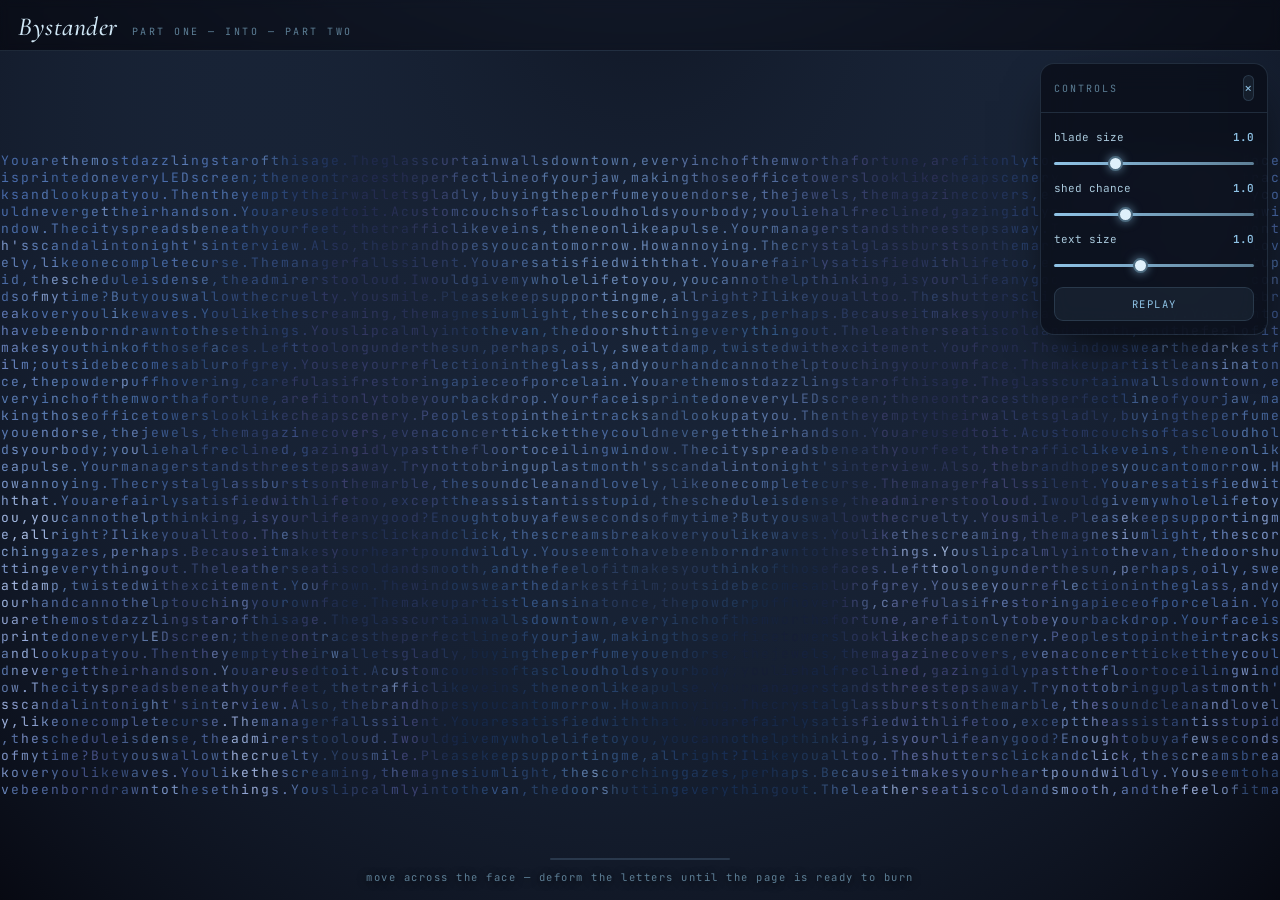
==== bystander.html @ f0acc62f "Add BYSTANDER: combined Part1->Part2 single-file experience Pure 2D-canvas piece merging Part One an" ====
<!DOCTYPE html>
<html lang="en">
<head>
<meta charset="UTF-8">
<meta name="viewport" content="width=device-width, initial-scale=1.0, maximum-scale=1.0, user-scalable=no">
<title>BYSTANDER</title>
<link rel="preconnect" href="https://fonts.googleapis.com">
<link rel="preconnect" href="https://fonts.gstatic.com" crossorigin>
<link href="https://fonts.googleapis.com/css2?family=Cormorant+Garamond:ital,wght@0,500;1,500&family=JetBrains+Mono:wght@400;600;800&display=swap" rel="stylesheet">
<style>
  :root{ --bg:#070912; --ice:#8fc3e6; --ice-dim:#5d7f96; --line:rgba(143,195,230,.16); }
  *{box-sizing:border-box;margin:0;padding:0;-webkit-tap-highlight-color:transparent;}
  html,body{height:100%;overflow:hidden;background:var(--bg);}
  body{font-family:'JetBrains Mono',ui-monospace,monospace;color:var(--ice);display:flex;flex-direction:column;
    background:radial-gradient(120% 80% at 50% -10%, rgba(60,90,130,.22), transparent 60%), var(--bg);}
  header{flex:0 0 auto;padding:14px 18px 10px;display:flex;align-items:baseline;gap:14px;border-bottom:1px solid var(--line);backdrop-filter:blur(4px);z-index:5;}
  header h1{font-family:'Cormorant Garamond',serif;font-weight:500;font-style:italic;font-size:26px;letter-spacing:.5px;color:#cfe6f5;line-height:1;}
  header .sub{font-size:10px;letter-spacing:2.5px;text-transform:uppercase;color:var(--ice-dim);}
  #stage{position:relative;flex:1 1 auto;overflow:hidden;}
  canvas{position:absolute;inset:0;display:block;touch-action:none;width:100%;height:100%;}
  #fx{pointer-events:none;}
  #hint{position:absolute;left:50%;bottom:16px;transform:translateX(-50%);font-size:10.5px;letter-spacing:1.5px;color:var(--ice-dim);pointer-events:none;text-align:center;transition:opacity .6s;text-shadow:0 1px 8px #000;z-index:6;}
  #meter{position:absolute;left:50%;bottom:40px;transform:translateX(-50%);width:180px;height:2px;background:rgba(143,195,230,.18);border-radius:2px;overflow:hidden;z-index:6;transition:opacity .5s;}
  #meter i{display:block;height:100%;width:0%;background:linear-gradient(90deg,#8fc3e6,#ff7a1e);}
  #panel{position:absolute;right:12px;top:12px;z-index:10;width:228px;max-width:calc(100vw - 24px);background:rgba(10,13,24,.78);border:1px solid var(--line);border-radius:14px;backdrop-filter:blur(14px);box-shadow:0 18px 50px -20px #000;overflow:hidden;transition:transform .35s cubic-bezier(.2,.8,.2,1);}
  #panel.collapsed{transform:translateX(calc(100% + 16px));}
  #panel .head{display:flex;align-items:center;justify-content:space-between;padding:11px 13px;border-bottom:1px solid var(--line);}
  #panel .head span{font-size:10px;letter-spacing:2px;text-transform:uppercase;color:var(--ice-dim);}
  #panel .body{padding:6px 13px 13px;}
  .row{margin-top:11px;} .row label{display:flex;justify-content:space-between;font-size:11px;color:#a9c8db;margin-bottom:5px;} .row label b{color:var(--ice);font-weight:600;}
  input[type=range]{-webkit-appearance:none;appearance:none;width:100%;height:3px;background:linear-gradient(90deg,var(--ice),var(--ice-dim));border-radius:3px;outline:none;cursor:pointer;}
  input[type=range]::-webkit-slider-thumb{-webkit-appearance:none;width:15px;height:15px;border-radius:50%;background:#dff0fb;border:2px solid #4d6b80;box-shadow:0 0 10px rgba(143,195,230,.6);cursor:pointer;}
  input[type=range]::-moz-range-thumb{width:15px;height:15px;border-radius:50%;background:#dff0fb;border:2px solid #4d6b80;cursor:pointer;}
  .btns{display:flex;gap:8px;margin-top:15px;}
  button{flex:1;font-family:inherit;font-size:10.5px;letter-spacing:1.5px;text-transform:uppercase;color:var(--ice);background:rgba(143,195,230,.08);border:1px solid var(--line);border-radius:9px;padding:9px 6px;cursor:pointer;transition:background .2s;}
  button:hover{background:rgba(143,195,230,.18);}
  #toggle{position:absolute;right:12px;top:12px;z-index:9;width:38px;height:38px;border-radius:50%;display:none;align-items:center;justify-content:center;font-size:16px;padding:0;}
  #toggle.show{display:flex;} .close{flex:0;width:26px;height:26px;border-radius:7px;padding:0;font-size:14px;}
  #stage.knife{cursor:none;}
</style>
</head>
<body>
  <header><h1>Bystander</h1><span class="sub">part one &mdash; into &mdash; part two</span></header>
  <div id="stage">
    <canvas id="scene"></canvas>
    <canvas id="fx"></canvas>
    <div id="hint">move across the face &mdash; deform the letters until the page is ready to burn</div>
    <div id="meter"><i></i></div>
    <button id="toggle" title="controls">&#9881;</button>
    <div id="panel">
      <div class="head"><span>controls</span><button class="close" id="closeP">&times;</button></div>
      <div class="body">
        <div class="row"><label>blade size <b id="vBlade">1.0</b></label><input id="sBlade" type="range" min="0.5" max="2.2" step="0.1" value="1"></div>
        <div class="row"><label>shed chance <b id="vShed">1.0</b></label><input id="sShed" type="range" min="0.2" max="2.5" step="0.1" value="1"></div>
        <div class="row"><label>text size <b id="vFont">1.0</b></label><input id="sFont" type="range" min="0.7" max="1.4" step="0.05" value="1"></div>
        <div class="btns"><button id="replay">replay</button></div>
      </div>
    </div>
  </div>
<script>
"use strict";
/* =======================================================================
   BYSTANDER — Part One (letter portrait) burns into Part Two (No.17 text)
   Single self-contained file. Pure 2D canvas. OOP classes; tunables in C.
   Flow: PORTRAIT -> (touch 80%) BURN (knife, paint burn, charred edges)
         -> (burn 90% auto-finish) PRINT (line by line, bold key, ink smear)
         -> INTERACT (slide sheds letters: gravity/spin/wall-bounce/floor)
            floor hit -> hard impact + colourful droplet burst
         -> (enough shed) MELT -> central dynamic teardrop.
   ======================================================================= */

/* ------------------------------ GLOBAL CONSTANTS --------------------- */
const C = {
  COLD_BG:'#070912',
  PAPER_TOP:'#efe7d2', PAPER_BOT:'#d9c9a4',
  INK:'#211810', CHAR:'#1a0f06',
  // portrait grid (from Part One)
  GN:13, GX:2, GY:4, GRAD:90, GSCALE:2.6, BASE_W:400, MAX_W:820,
  TOUCH_THRESHOLD:0.80,
  // burn
  BLADE_BASE:42, R_HOLE_F:0.72, R_CHAR_F:1.18, BURN_DONE:0.90, AUTOFILL_MS:900,
  EMBER_COLORS:['#cfeaff','#9fd8ff','#6fb0ff','#ffb066','#ff8a3c'],
  // text
  MARGIN_X_F:0.085, MARGIN_TOP:62, MARGIN_BOT:54, LINE_RATIO:1.6, FONT_MAX:24, FONT_MIN:10,
  PRINT_LINE_MS:130,
  // shedding letters -> physics
  DETACH_PROB:0.55, DETACH_R:34, GRAVITY:0.55, H_PERTURB:3.2, SPIN:0.25,
  WALL_RESTITUTION:0.55, FLOOR_MARGIN:8,
  MELT_AFTER_SHED:42,
  // droplet burst on floor impact
  DROP_COLORS:['#ff5a3c','#ffd23c','#46ff9b','#3cd0ff','#c06bff','#ff6bd0'],
  DROP_COUNT:[10,18], DROP_SPEED:7, DROP_GRAVITY:0.4, DROP_LIFE:[28,60],
  // melt / teardrop
  MELT_MS:3200,
  TEAR_INK:'#16110c', TEAR_SHEEN:'#bcd8ff',
};

/* assets injected from Part One */
const SOURCE = `You are the most dazzling star of this age. The glass curtain walls
downtown, every inch of them worth a fortune, are fit only to be your
backdrop. Your face is printed on every LED screen; the neon traces the
perfect line of your jaw, making those office towers look like cheap
scenery. People stop in their tracks and look up at you. Then they
empty their wallets gladly, buying the perfume you endorse, the jewels,
the magazine covers, even a concert ticket they could never get their
hands on. You are used to it. A custom couch soft as cloud holds your
body; you lie half reclined, gazing idly past the floor to ceiling
window. The city spreads beneath your feet, the traffic like veins, the
neon like a pulse. Your manager stands three steps away. Try not to
bring up last month's scandal in tonight's interview. Also, the brand
hopes you can tomorrow. How annoying. The crystal glass bursts on the
marble, the sound clean and lovely, like one complete curse. The manager
falls silent. You are satisfied with that. You are fairly satisfied with
life too, except the assistant is stupid, the schedule is dense, the
admirers too loud. I would give my whole life to you, you cannot help
thinking, is your life any good? Enough to buy a few seconds of my time?
But you swallow the cruelty. You smile. Please keep supporting me, all
right? I like you all too. The shutters click and click, the screams
break over you like waves. You like the screaming, the magnesium light,
the scorching gazes, perhaps. Because it makes your heart pound wildly.
You seem to have been born drawn to these things. You slip calmly into
the van, the door shutting everything out. The leather seat is cold and
smooth, and the feel of it makes you think of those faces. Left too long
under the sun, perhaps, oily, sweat damp, twisted with excitement. You
frown. The windows wear the darkest film; outside becomes a blur of
grey. You see your reflection in the glass, and your hand cannot help
touching your own face. The makeup artist leans in at once, the powder
puff hovering, careful as if restoring a piece of porcelain.`;
const TEXT = SOURCE.replace(/\s+/g,'');
const IMG_SRC = "[data-uri]";

/* Part Two narrative; *...* marks heavier (key) content */
const STORY = [
  "You are *number seventeen* at the home for the disabled. A single sweet, once, undid the whole of your life.",
  "The man crouched down. The wrapper turned between his fingers, and the sun broke a small rainbow across it. You reached out your hand.",
  "Then the basement. Very small. The air damp and mouldy, like a coffin measured in advance to fit you. The bare bulb buzzed overhead, white and scalding, and seared the tears from your eyes.",
  "When the *acid* touched your face you learned what worst could mean. The pain was close to dying. You screamed, and the sound came back at you off the concrete, again and again.",
  "He studied you the way a sculptor studies an unfinished work. But what he wanted was *ruin*. A little asymmetry is better, he said. And the voice is a problem too. The tip of the knife pressed against skin.",
  "He left you at the edge of the road, with a square of cardboard: born this way, no one in the world, kind people please help. You wanted to scream that someone had *done this to you*, that they should call *the police*, that you would *kill him*. But you could not make a sound.",
  "Coins dropped into the tin bowl. Someone crouched, said what a poor child, then stood and walked away. You lowered your head. In the stacked coins, blurred, a face. *Who are you?*"
];

/* ------------------------------ small helpers ------------------------ */
const $ = id => document.getElementById(id);
function newCanvas(w,h,dpr){ const cv=document.createElement('canvas'); cv.width=w*dpr; cv.height=h*dpr; const c=cv.getContext('2d'); c.setTransform(dpr,0,0,dpr,0,0); return {cv,c}; }
function clear(c,w,h){ c.clearRect(0,0,w,h); }
function rand(a,b){ return a+Math.random()*(b-a); }
function smooth(t){ return t*t*(3-2*t); }

/* ------------------------------ PAPER -------------------------------- */
class Paper {
  constructor(){ this.cv=null; }
  build(w,h,dpr){
    const {cv,c}=newCanvas(w,h,dpr); this.cv=cv; this.c=c;
    const g=c.createLinearGradient(0,0,w*0.3,h); g.addColorStop(0,C.PAPER_TOP); g.addColorStop(1,C.PAPER_BOT);
    c.fillStyle=g; c.fillRect(0,0,w,h);
    c.globalAlpha=0.05;
    for(let i=0;i<Math.min(2400,w*h/380);i++){ const x=Math.random()*w,y=Math.random()*h,l=2+Math.random()*7,a=Math.random()*Math.PI;
      c.strokeStyle=Math.random()<0.5?'#6b5836':'#fffaf0'; c.beginPath(); c.moveTo(x,y); c.lineTo(x+Math.cos(a)*l,y+Math.sin(a)*l); c.stroke(); }
    c.globalAlpha=1;
    for(let i=0;i<7;i++){ const x=Math.random()*w,y=Math.random()*h,r=40+Math.random()*120; const rg=c.createRadialGradient(x,y,0,x,y,r);
      rg.addColorStop(0,'rgba(120,92,50,'+(0.04+Math.random()*0.05)+')'); rg.addColorStop(1,'rgba(120,92,50,0)'); c.fillStyle=rg; c.beginPath(); c.arc(x,y,r,0,7); c.fill(); }
    const vg=c.createRadialGradient(w/2,h/2,Math.min(w,h)*0.32,w/2,h/2,Math.max(w,h)*0.62);
    vg.addColorStop(0,'rgba(0,0,0,0)'); vg.addColorStop(1,'rgba(60,40,18,0.30)'); c.fillStyle=vg; c.fillRect(0,0,w,h);
  }
}

/* ------------------------------ PORTRAIT (Part One) ------------------ */
class Portrait {
  constructor(img){ this.img=img; this.P={n:C.GN,X:C.GX,y:C.GY,r:C.GRAD,s:C.GSCALE}; this.chars=[]; this.touched=new Set(); this.live=new Set(); this.dirty=true; }
  _fit(w,h){ const ar=this.img.naturalWidth/this.img.naturalHeight; let dw=w,dh=w/ar; if(dh>h){dh=h;dw=h*ar;} return {dw,dh,ox:(w-dw)/2,oy:(h-dh)/2}; }
  build(w,h,dpr){
    this.W=w; this.H=h;
    const {cv,c}=newCanvas(w,h,dpr); this.cv=cv; this.c=c;
    c.textAlign='center'; c.textBaseline='middle';
    c.font=`${C.BASE_W} ${this.P.n}px 'JetBrains Mono',monospace`;
    const adv=c.measureText('M').width||this.P.n*0.6;
    this.cellW=adv+this.P.X; this.cellH=this.P.n+this.P.y;
    const fit=this._fit(w,h);
    this.cols=Math.max(1,Math.floor(fit.dw/this.cellW)); this.rows=Math.max(1,Math.floor(fit.dh/this.cellH));
    const gW=this.cols*this.cellW,gH=this.rows*this.cellH; this.offX=fit.ox+(fit.dw-gW)/2; this.offY=fit.oy+(fit.dh-gH)/2;
    const sc=document.createElement('canvas'); sc.width=this.cols; sc.height=this.rows; const sx=sc.getContext('2d');
    sx.drawImage(this.img,0,0,this.cols,this.rows); const data=sx.getImageData(0,0,this.cols,this.rows).data;
    this.chars=[]; this.touched.clear(); this.live.clear(); let k=0;
    for(let r=0;r<this.rows;r++)for(let cc=0;cc<this.cols;cc++){ const i=(r*this.cols+cc)*4;
      const R=Math.max(data[i],22),G=Math.max(data[i+1],26),B=Math.max(data[i+2],34);
      this.chars.push({cx:this.offX+cc*this.cellW+this.cellW/2, cy:this.offY+r*this.cellH+this.cellH/2,
        ch:TEXT[k++%TEXT.length], col:`rgb(${R},${G},${B})`, scale:1, weight:C.BASE_W, rot:0, rotDir:Math.random()<.5?-1:1, jit:0, jx:0, jy:0}); }
    this.dirty=true;
  }
  coverage(){ return this.touched.size/Math.max(1,this.chars.length); }
  influence(px,py,now){
    const r=this.P.r, cC=(px-this.offX)/this.cellW, cR=(py-this.offY)/this.cellH;
    const sC=Math.ceil(r/this.cellW)+1, sR=Math.ceil(r/this.cellH)+1;
    const c0=Math.max(0,Math.floor(cC-sC)),c1=Math.min(this.cols-1,Math.ceil(cC+sC));
    const r0=Math.max(0,Math.floor(cR-sR)),r1=Math.min(this.rows-1,Math.ceil(cR+sR));
    for(let rr=r0;rr<=r1;rr++)for(let cc=c0;cc<=c1;cc++){ const idx=rr*this.cols+cc, ch=this.chars[idx]; if(!ch)continue;
      const dx=ch.cx-px,dy=ch.cy-py,d=Math.hypot(dx,dy);
      if(d<r){ const t=smooth(1-d/r),app=t*0.14;
        ch.scale+=(this.P.s-ch.scale)*app; ch.weight+=(C.MAX_W-ch.weight)*app; ch.rot+=ch.rotDir*t*0.045;
        if(ch.rot>1.25)ch.rot=1.25; if(ch.rot<-1.25)ch.rot=-1.25; ch.jit=now+500;
        this.touched.add(idx); this.live.add(idx); } }
    this.dirty=true;
  }
  step(now){ for(const idx of this.live){ const ch=this.chars[idx];
    if(now<ch.jit){ const a=Math.min(2,0.6+ch.scale*0.5); ch.jx=rand(-a,a); ch.jy=rand(-a,a); } else { ch.jx=0; ch.jy=0; this.live.delete(idx); } } }
  render(){ const c=this.c,w=this.W,h=this.H; const bg=c.createRadialGradient(w/2,-h*0.1,h*0.1,w/2,h*0.2,h*1.1);
    bg.addColorStop(0,'rgba(60,90,130,.22)'); bg.addColorStop(1,C.COLD_BG); c.fillStyle=C.COLD_BG; c.fillRect(0,0,w,h); c.fillStyle=bg; c.fillRect(0,0,w,h);
    const base=`${C.BASE_W} ${this.P.n}px 'JetBrains Mono',monospace`; c.font=base; c.textAlign='center'; c.textBaseline='middle';
    const now=performance.now();
    for(const ch of this.chars){ if(ch.scale!==1||ch.rot!==0||ch.weight!==C.BASE_W||ch.jit>now)continue; c.fillStyle=ch.col; c.fillText(ch.ch,ch.cx,ch.cy); }
    for(const ch of this.chars){ if(ch.scale===1&&ch.rot===0&&ch.weight===C.BASE_W&&ch.jit<=now)continue;
      c.save(); c.translate(ch.cx+ch.jx,ch.cy+ch.jy); c.rotate(ch.rot); c.scale(ch.scale,ch.scale);
      c.font=`${Math.round(ch.weight)} ${this.P.n}px 'JetBrains Mono',monospace`; c.fillStyle=ch.col; c.fillText(ch.ch,0,0); c.restore(); }
    this.dirty=false;
  }
}

/* ------------------------------ BURN FIELD --------------------------- */
class BurnField {
  constructor(){ }
  build(w,h,dpr){ this.W=w; this.H=h; this.dpr=dpr;
    this.char=newCanvas(w,h,dpr); this.burn=newCanvas(w,h,dpr); this.work=newCanvas(w,h,dpr);
    this.blade=C.BLADE_BASE; this.fill=0; this.autofilling=false; this._t0=0; }
  setBlade(scale){ this.blade=C.BLADE_BASE*scale; }
  stroke(x0,y0,x1,y1){ const d=Math.hypot(x1-x0,y1-y0), steps=Math.max(1,Math.floor(d/6));
    for(let i=0;i<=steps;i++){ const t=i/steps; this.stamp(x0+(x1-x0)*t, y0+(y1-y0)*t); } }
  stamp(x,y){ const rh=this.blade*C.R_HOLE_F, rc=this.blade*C.R_CHAR_F;
    // charred ring on char layer
    const cc=this.char.c; const cg=cc.createRadialGradient(x,y,rh*0.45,x,y,rc);
    cg.addColorStop(0,'rgba(26,15,6,0)'); cg.addColorStop(0.45,'rgba(40,18,8,0.55)'); cg.addColorStop(0.8,'rgba(20,10,4,0.85)'); cg.addColorStop(1,'rgba(10,5,2,0)');
    cc.fillStyle=cg; cc.beginPath(); cc.arc(x,y,rc,0,7); cc.fill();
    // erase hole on burn mask (broken by satellite dabs)
    const bc=this.burn.c; const bg=bc.createRadialGradient(x,y,0,x,y,rh*1.15);
    bg.addColorStop(0,'rgba(255,255,255,0.95)'); bg.addColorStop(0.7,'rgba(255,255,255,0.8)'); bg.addColorStop(1,'rgba(255,255,255,0)');
    bc.fillStyle=bg; bc.beginPath(); bc.arc(x,y,rh*1.15,0,7); bc.fill();
    for(let i=0;i<4;i++){ const a=Math.random()*7,rr=rh*rand(0.6,1.3),px=x+Math.cos(a)*rr,py=y+Math.sin(a)*rr,s=rh*rand(0.2,0.5);
      const sg=bc.createRadialGradient(px,py,0,px,py,s); sg.addColorStop(0,'rgba(255,255,255,0.7)'); sg.addColorStop(1,'rgba(255,255,255,0)'); bc.fillStyle=sg; bc.beginPath(); bc.arc(px,py,s,0,7); bc.fill(); }
  }
  coverage(){ const sw=72,sh=Math.max(8,Math.round(72*this.H/this.W)); const tmp=document.createElement('canvas'); tmp.width=sw; tmp.height=sh;
    const t=tmp.getContext('2d'); t.drawImage(this.burn.cv,0,0,sw,sh); const d=t.getImageData(0,0,sw,sh).data; let n=0; for(let i=3;i<d.length;i+=4) if(d[i]>120)n++; return n/(sw*sh); }
  autofill(now){ if(!this.autofilling){ this.autofilling=true; this._t0=now; this._seeds=[]; for(let i=0;i<10;i++)this._seeds.push({x:Math.random()*this.W,y:Math.random()*this.H}); }
    const k=Math.min(1,(now-this._t0)/C.AUTOFILL_MS); this.fill=k;
    const R=Math.hypot(this.W,this.H)*0.16*k; for(const s of this._seeds) this.stamp(s.x,s.y), this.blade=Math.max(this.blade,R); this.blade=C.BLADE_BASE+R;
    return k>=1; }
  composite(dest, paperCv, portraitCv){ const c=dest, w=this.W, h=this.H;
    c.clearRect(0,0,w,h); c.drawImage(paperCv,0,0,w,h); c.drawImage(this.char.cv,0,0,w,h);
    // portrait with burned holes
    const wc=this.work.c; wc.clearRect(0,0,w,h); wc.globalCompositeOperation='source-over'; wc.drawImage(portraitCv,0,0,w,h);
    wc.globalCompositeOperation='destination-out'; wc.drawImage(this.burn.cv,0,0,w,h); wc.globalCompositeOperation='source-over';
    c.drawImage(this.work.cv,0,0,w,h);
  }
  bakedBackground(paperCv){ const {cv,c}=newCanvas(this.W,this.H,this.dpr); c.drawImage(paperCv,0,0,this.W,this.H); c.drawImage(this.char.cv,0,0,this.W,this.H); return cv; }
}

/* ------------------------------ TYPESETTER (Part Two) ---------------- */
class Typesetter {
  constructor(paper){ this.paper=paper; this.glyphs=[]; this.lines=0; this.printed=0; }
  _tokenize(p){ const words=[]; let bold=false, cur=null;
    for(const ch of p){ if(ch==='*'){ bold=!bold; continue; } if(ch===' '){ if(cur){words.push(cur);cur=null;} continue; } if(!cur)cur={chars:[]}; cur.chars.push({ch,bold}); }
    if(cur)words.push(cur); for(const w of words)w.len=w.chars.length; return words; }
  layout(w,h,dpr,fontScale){ this.W=w; this.H=h; this.dpr=dpr;
    const {cv,c}=newCanvas(w,h,dpr); this.cv=cv; this.c=c;
    const boxX=Math.round(w*C.MARGIN_X_F), boxW=w-2*boxX, boxTop=C.MARGIN_TOP, boxBot=h-C.MARGIN_BOT, boxH=boxBot-boxTop;
    let fs=Math.min(C.FONT_MAX,w/30)*fontScale, lines, charW, lh;
    for(;;){ c.font=`${fs}px 'JetBrains Mono',monospace`; charW=c.measureText('M').width; lines=this._wrap(charW,boxW);
      lh=fs*C.LINE_RATIO; if(lines.length*lh<=boxH||fs<=C.FONT_MIN)break; fs*=0.96; }
    this.fs=fs; this.charW=charW; const spaceW=charW;
    this.glyphs=[]; let y=boxTop+lh*0.72, li=0;
    for(const line of lines){ if(line.blank){ y+=lh*0.5; continue; }
      const n=line.words.length, natural=line.words.reduce((s,wd)=>s+wd.len*charW,0)+spaceW*(n-1);
      let gap=spaceW; if(!line.paraEnd&&n>1)gap=spaceW+(boxW-natural)/(n-1);
      let x=boxX; for(let wi=0;wi<n;wi++){ const wd=line.words[wi]; for(const g of wd.chars){ this.glyphs.push({ch:g.ch,bold:g.bold,x,y,line:li,removed:false,phase:Math.random()*6.28}); x+=charW; } x+=gap; } y+=lh; li++; }
    this.lines=li; this.printed=0;
  }
  _wrap(charW,boxW){ const out=[]; const spaceW=charW;
    for(const para of STORY){ const words=this._tokenize(para); let cur=[],curW=0;
      for(const wd of words){ const ww=wd.len*charW, add=(cur.length?spaceW:0)+ww;
        if(cur.length&&curW+add>boxW){ out.push({words:cur,paraEnd:false}); cur=[]; curW=0; } cur.push(wd); curW+=(cur.length>1?spaceW:0)+ww; }
      if(cur.length)out.push({words:cur,paraEnd:true}); out.push({blank:true}); }
    return out; }
  advanceLine(){ if(this.printed<this.lines)this.printed++; return this.printed>=this.lines; }
  render(){ const c=this.c,w=this.W,h=this.H; c.clearRect(0,0,w,h); c.textAlign='left'; c.textBaseline='alphabetic';
    let curBold=null; for(const g of this.glyphs){ if(g.removed||g.line>=this.printed)continue;
      if(g.bold!==curBold){ curBold=g.bold; c.font=`${curBold?800:400} ${this.fs}px 'JetBrains Mono',monospace`; }
      c.fillStyle=C.INK; c.fillText(g.ch,g.x,g.y); }
  }
  near(x,y,r){ const out=[],r2=r*r; for(const g of this.glyphs){ if(g.removed||g.line>=this.printed)continue; const dx=g.x-x,dy=g.y-(this.fs*0.35)-y; if(dx*dx+dy*dy<r2)out.push(g); } return out; }
  remaining(){ return this.glyphs.filter(g=>!g.removed&&g.line<this.printed); }
}

/* ------------------------------ INK SMEAR ---------------------------- */
class Ink {
  build(w,h,dpr){ this.W=w; this.H=h; const {cv,c}=newCanvas(w,h,dpr); this.cv=cv; this.c=c; }
  smear(x,y,vx,vy){ const c=this.c; for(let i=0;i<4;i++){ const t=i/4,px=x-vx*t*2.2,py=y-vy*t*2.2,r=9+i*3.5;
    const g=c.createRadialGradient(px,py,0,px,py,r); g.addColorStop(0,'rgba(24,16,10,0.10)'); g.addColorStop(1,'rgba(24,16,10,0)'); c.fillStyle=g; c.beginPath(); c.arc(px,py,r,0,7); c.fill(); } }
}

/* ------------------------------ PHYSICS LETTER ----------------------- */
class PhysicsLetter {
  constructor(g,fs,vx){ this.ch=g.ch; this.bold=g.bold; this.x=g.x; this.y=g.y; this.fs=fs;
    this.vx=vx*rand(0.4,1)+rand(-C.H_PERTURB,C.H_PERTURB); this.vy=rand(-2,1); this.rot=0; this.w=rand(-C.SPIN,C.SPIN); this.dead=false; }
  step(wallL,wallR,floorY){ this.vy+=C.GRAVITY; this.x+=this.vx; this.y+=this.vy; this.rot+=this.w;
    const hw=this.fs*0.4;
    if(this.x<wallL+hw){ this.x=wallL+hw; this.vx=-this.vx*C.WALL_RESTITUTION; this.w*=0.7; }
    if(this.x>wallR-hw){ this.x=wallR-hw; this.vx=-this.vx*C.WALL_RESTITUTION; this.w*=0.7; }
    if(this.y>=floorY){ this.dead=true; return this.x; } return null; }
  draw(c){ c.save(); c.translate(this.x,this.y); c.rotate(this.rot); c.font=`${this.bold?800:400} ${this.fs}px 'JetBrains Mono',monospace`;
    c.fillStyle=C.INK; c.textAlign='center'; c.textBaseline='middle'; c.fillText(this.ch,0,0); c.restore(); }
}

/* ------------------------------ DROPLET + IMPACT --------------------- */
class Droplet {
  constructor(x,y,col){ this.x=x; this.y=y; const a=rand(-Math.PI*0.85,-Math.PI*0.15); const sp=C.DROP_SPEED*rand(0.5,1.2);
    this.vx=Math.cos(a)*sp; this.vy=Math.sin(a)*sp; this.col=col; this.r=rand(1.5,3.8); this.life=rand(C.DROP_LIFE[0],C.DROP_LIFE[1]); this.age=0; }
  step(){ this.vy+=C.DROP_GRAVITY; this.x+=this.vx; this.y+=this.vy; this.age++; return this.age<this.life; }
  draw(c){ const t=1-this.age/this.life; c.globalAlpha=t; c.fillStyle=this.col; c.beginPath(); c.arc(this.x,this.y,this.r*t,0,7); c.fill(); c.globalAlpha=1; }
}
class Impact {
  constructor(x,y){ this.x=x; this.y=y; this.age=0; this.life=20; this.drops=[]; const n=Math.round(rand(C.DROP_COUNT[0],C.DROP_COUNT[1]));
    for(let i=0;i<n;i++)this.drops.push(new Droplet(x,y,C.DROP_COLORS[(Math.random()*C.DROP_COLORS.length)|0])); }
  step(){ this.age++; this.drops=this.drops.filter(d=>d.step()); return this.age<this.life||this.drops.length>0; }
  draw(c){ if(this.age<this.life){ const t=1-this.age/this.life, w=10+this.age*4; c.strokeStyle=`rgba(255,235,210,${t*0.7})`; c.lineWidth=2*t;
      c.beginPath(); c.ellipse(this.x,this.y,w,w*0.32,0,0,7); c.stroke(); } for(const d of this.drops)d.draw(c); }
}

/* ------------------------------ APP ---------------------------------- */
const ST={PORTRAIT:0,BURN:1,AUTOFILL:2,PRINT:3,INTERACT:4,MELT:5,END:6};
class App {
  constructor(img){
    this.img=img; this.stage=$('stage'); this.scene=$('scene'); this.fx=$('fx');
    this.sc=this.scene.getContext('2d'); this.fc=this.fx.getContext('2d');
    this.hint=$('hint'); this.meterWrap=$('meter'); this.meter=this.meterWrap.firstElementChild;
    this.paper=new Paper(); this.portrait=new Portrait(img); this.burn=new BurnField(); this.type=new Typesetter(this.paper); this.ink=new Ink();
    this.letters=[]; this.impacts=[]; this.embers=[];
    this.state=ST.PORTRAIT; this.ptr={x:0,y:0,px:0,py:0,active:false}; this.shed=0;
    this.bladeScale=1; this.shedScale=1; this.fontScale=1;
    this.printTimer=0; this.meltT0=0; this.tear={t:0};
    this._bind(); this.resize(); requestAnimationFrame(t=>this.loop(t));
  }
  resize(){ const w=this.stage.clientWidth,h=this.stage.clientHeight; this.W=w; this.H=h; this.dpr=Math.min(window.devicePixelRatio||1,2);
    for(const cv of [this.scene,this.fx]){ cv.width=w*this.dpr; cv.height=h*this.dpr; } this.sc.setTransform(this.dpr,0,0,this.dpr,0,0); this.fc.setTransform(this.dpr,0,0,this.dpr,0,0);
    this.paper.build(w,h,this.dpr); this.portrait.build(w,h,this.dpr); this.burn.build(w,h,this.dpr); this.burn.setBlade(this.bladeScale);
    this.type.layout(w,h,this.dpr,this.fontScale); this.ink.build(w,h,this.dpr);
    this._reset(); }
  _reset(){ this.state=ST.PORTRAIT; this.portrait.build(this.W,this.H,this.dpr); this.burn.build(this.W,this.H,this.dpr); this.burn.setBlade(this.bladeScale);
    this.ink.build(this.W,this.H,this.dpr); this.letters=[]; this.impacts=[]; this.embers=[]; this.shed=0; this.type.printed=0;
    this.meterWrap.style.opacity=1; this.meter.style.width='0%'; this.hint.style.opacity=1; this.hintGone=false; this.stage.classList.remove('knife'); this.bakedBg=null; }
  _bind(){
    const move=e=>{ const r=this.stage.getBoundingClientRect(); const cx=(e.touches?e.touches[0].clientX:e.clientX)-r.left, cy=(e.touches?e.touches[0].clientY:e.clientY)-r.top;
      this.ptr.px=this.ptr.x; this.ptr.py=this.ptr.y; this.ptr.x=cx; this.ptr.y=cy; this.ptr.active=true; this._input(); if(!this.hintGone){this.hintGone=true; this.hint.style.opacity=0;} };
    this.stage.addEventListener('pointermove',move,{passive:true}); this.stage.addEventListener('pointerdown',e=>{move(e);},{passive:true});
    this.stage.addEventListener('pointerup',()=>this.ptr.active=false); this.stage.addEventListener('pointerleave',()=>this.ptr.active=false);
    let rt=null; window.addEventListener('resize',()=>{clearTimeout(rt); rt=setTimeout(()=>this.resize(),160);});
    const panel=$('panel'),toggle=$('toggle'); $('closeP').onclick=()=>{panel.classList.add('collapsed');toggle.classList.add('show');}; toggle.onclick=()=>{panel.classList.remove('collapsed');toggle.classList.remove('show');};
    const bind=(id,disp,fn,fmt)=>{const el=$(id),o=$(disp); el.oninput=()=>{fn(parseFloat(el.value)); o.textContent=fmt?fmt(el.value):el.value;};};
    bind('sBlade','vBlade',v=>{this.bladeScale=v; this.burn.setBlade(v);},v=>(+v).toFixed(1));
    bind('sShed','vShed',v=>this.shedScale=v,v=>(+v).toFixed(1));
    bind('sFont','vFont',v=>{this.fontScale=v; this.type.layout(this.W,this.H,this.dpr,v);},v=>(+v).toFixed(2));
    $('replay').onclick=()=>this._reset();
  }
  _input(){ const p=this.ptr;
    if(this.state===ST.PORTRAIT){ this.portrait.influence(p.x,p.y,performance.now());
      const cov=this.portrait.coverage(); this.meter.style.width=Math.min(100,cov/C.TOUCH_THRESHOLD*100)+'%';
      if(cov>=C.TOUCH_THRESHOLD)this._enterBurn(); }
    else if(this.state===ST.BURN){ this.burn.stroke(p.px||p.x,p.py||p.y,p.x,p.y);
      for(let i=0;i<2;i++)this.embers.push({x:p.x+rand(-8,8),y:p.y+rand(-8,8),vx:rand(-0.6,0.6),vy:-rand(0.6,1.8),life:rand(20,50),age:0,col:C.EMBER_COLORS[(Math.random()*C.EMBER_COLORS.length)|0],s:rand(1,2.4)});
      this.meter.style.width=Math.min(100,this.burn.coverage()/C.BURN_DONE*100)+'%'; }
    else if(this.state===ST.INTERACT){ this.ink.smear(p.x,p.y,p.x-p.px,p.y-p.py); this._shedLetters(); }
  }
  _enterBurn(){ this.state=ST.BURN; this.portrait.render(); this.portrait.dirty=false; this.stage.classList.add('knife'); this.hint.style.opacity=0; }
  _shedLetters(){ const p=this.ptr; const gs=this.type.near(p.x,p.y,C.DETACH_R); const vx=(p.x-p.px);
    for(const g of gs){ if(Math.random()<C.DETACH_PROB*this.shedScale){ g.removed=true; this.letters.push(new PhysicsLetter(g,this.type.fs,vx)); } } }
  _startMelt(){ this.state=ST.MELT; this.meltT0=performance.now(); this.meltGlyphs=this.type.remaining().map(g=>({g,x0:g.x,y0:g.y,sx:1,sy:1})); this.stage.classList.remove('knife'); }
  loop(now){
    // ---- update ----
    if(this.state===ST.PORTRAIT){ this.portrait.step(now); }
    else if(this.state===ST.BURN){ if(this.burn.coverage()>=C.BURN_DONE){ this.state=ST.AUTOFILL; } }
    else if(this.state===ST.AUTOFILL){ if(this.burn.autofill(now)){ this.bakedBg=this.burn.bakedBackground(this.paper.cv); this.state=ST.PRINT; this.printTimer=now; this.meterWrap.style.opacity=0; this.stage.classList.remove('knife'); } }
    else if(this.state===ST.PRINT){ if(now-this.printTimer>C.PRINT_LINE_MS){ this.printTimer=now; if(this.type.advanceLine()){ this.state=ST.INTERACT; this.hint.style.opacity=0.001; this.hint.textContent='drag through the words — shake the letters loose'; this.hint.style.opacity=1; setTimeout(()=>this.hint.style.opacity=0,3200); } } }
    else if(this.state===ST.INTERACT){ if(this.shed>=C.MELT_AFTER_SHED)this._startMelt(); }
    else if(this.state===ST.MELT){ const k=Math.min(1,(now-this.meltT0)/C.MELT_MS); this.tear.t=k; if(k>=1)this.state=ST.END; }

    // physics letters
    const wallL=2,wallR=this.W-2,floorY=this.H-C.FLOOR_MARGIN;
    for(let i=this.letters.length-1;i>=0;i--){ const L=this.letters[i]; const lx=L.step(wallL,wallR,floorY);
      if(L.dead){ this.impacts.push(new Impact(lx,floorY)); this.shed++; this.letters.splice(i,1); } }
    this.impacts=this.impacts.filter(im=>im.step());
    for(let i=this.embers.length-1;i>=0;i--){ const e=this.embers[i]; e.age++; e.x+=e.vx; e.y+=e.vy; e.vy+=0.02; if(e.age>=e.life)this.embers.splice(i,1); }

    // ---- render scene ----
    const sc=this.sc,w=this.W,h=this.H; clear(sc,w,h);
    if(this.state===ST.PORTRAIT){ if(this.portrait.dirty||this.portrait.live.size)this.portrait.render(); sc.drawImage(this.portrait.cv,0,0,w,h); }
    else if(this.state===ST.BURN||this.state===ST.AUTOFILL){ this.burn.composite(sc,this.paper.cv,this.portrait.cv); }
    else { // PRINT / INTERACT / MELT / END
      sc.drawImage(this.bakedBg||this.paper.cv,0,0,w,h);
      if(this.state===ST.PRINT||this.state===ST.INTERACT){ this.type.render(); sc.drawImage(this.type.cv,0,0,w,h); sc.drawImage(this.ink.cv,0,0,w,h); }
      else { this._renderMelt(sc); }
    }

    // ---- render fx (top) ----
    const fc=this.fc; clear(fc,w,h);
    fc.globalCompositeOperation='lighter'; for(const e of this.embers){ const t=1-e.age/e.life; fc.globalAlpha=t; const g=fc.createRadialGradient(e.x,e.y,0,e.x,e.y,e.s*2.5);
      g.addColorStop(0,e.col); g.addColorStop(1,'rgba(60,90,160,0)'); fc.fillStyle=g; fc.beginPath(); fc.arc(e.x,e.y,e.s*2.5,0,7); fc.fill(); }
    fc.globalAlpha=1; fc.globalCompositeOperation='source-over';
    for(const L of this.letters)L.draw(fc);
    for(const im of this.impacts)im.draw(fc);
    if(this.state===ST.BURN&&this.ptr.active)this._drawKnife(fc,this.ptr.x,this.ptr.y);

    requestAnimationFrame(t=>this.loop(t));
  }
  _renderMelt(sc){ const k=this.tear.t, cx=this.W/2, cy=this.H*0.5;
    // melting glyphs: flow down, stretch, drift to centre, fade
    sc.textAlign='left'; sc.textBaseline='alphabetic';
    for(const m of this.meltGlyphs){ const fall=k*k*(this.H*0.6); const sy=1+k*2.2; const x=m.x0+(cx-m.x0)*k*0.35; const y=m.y0+fall;
      sc.save(); sc.translate(x,y); sc.scale(1,sy); sc.globalAlpha=1-k*0.9; sc.font=`${m.g.bold?800:400} ${this.type.fs}px 'JetBrains Mono',monospace`; sc.fillStyle=C.TEAR_INK; sc.fillText(m.g.ch,0,0); sc.restore(); }
    sc.globalAlpha=1;
    // central teardrop grows + dynamic wobble/drip
    const grow=smooth(Math.min(1,k*1.4)); const R=Math.min(this.W,this.H)*0.10*grow; const t=performance.now()*0.003;
    const wob=1+Math.sin(t)*0.04; const tipY=cy-R*2.0*wob;
    this._teardrop(sc,cx,cy,R,wob,tipY);
    // periodic drip
    const dripPhase=(performance.now()*0.0006)%1; const dy=cy+R+dripPhase*this.H*0.4;
    sc.fillStyle=C.TEAR_INK; sc.globalAlpha=(1-dripPhase)*grow; sc.beginPath(); sc.arc(cx,dy,R*0.22*(1-dripPhase),0,7); sc.fill(); sc.globalAlpha=1;
  }
  _teardrop(c,cx,cy,R,wob,tipY){ c.save(); c.beginPath(); c.moveTo(cx,tipY);
    c.bezierCurveTo(cx+R*1.1,cy-R*0.6, cx+R, cy+R*0.4, cx, cy+R);
    c.bezierCurveTo(cx-R, cy+R*0.4, cx-R*1.1, cy-R*0.6, cx, tipY); c.closePath();
    const g=c.createRadialGradient(cx-R*0.3,cy-R*0.2,R*0.1,cx,cy,R*1.4); g.addColorStop(0,'#3a4a63'); g.addColorStop(0.5,C.TEAR_INK); g.addColorStop(1,'#05070c');
    c.fillStyle=g; c.fill();
    c.beginPath(); c.ellipse(cx-R*0.32,cy-R*0.1,R*0.22,R*0.34,-0.4,0,7); c.fillStyle='rgba(188,216,255,0.55)'; c.fill(); c.restore(); }
  _drawKnife(c,x,y){ c.save(); c.translate(x,y); c.rotate(-0.5);
    c.beginPath(); c.moveTo(0,0); c.lineTo(-6,-34); c.lineTo(0,-46); c.lineTo(4,-34); c.closePath();
    const g=c.createLinearGradient(0,-46,0,0); g.addColorStop(0,'#eef6ff'); g.addColorStop(1,'#9fb6c9'); c.fillStyle=g; c.fill();
    c.strokeStyle='rgba(20,30,40,.5)'; c.lineWidth=1; c.stroke();
    c.fillStyle='#2a1c12'; c.fillRect(-3,0,6,16); c.fillStyle='#caa46a'; c.fillRect(-3,2,6,2);
    c.restore(); }
}

/* ------------------------------ boot --------------------------------- */
function boot(){ const img=new Image(); img.onload=()=>{ window.__app=new App(img); };
  img.onerror=()=>{ window.__app=new App(img); }; img.src=IMG_SRC; }
if(document.fonts&&document.fonts.ready){ Promise.all([document.fonts.load("13px 'JetBrains Mono'"),document.fonts.load("800 24px 'JetBrains Mono'")]).catch(()=>{});
  document.fonts.ready.then(boot); setTimeout(()=>{if(!window.__app)boot();},1800); } else boot();
</script>
</body>
</html>
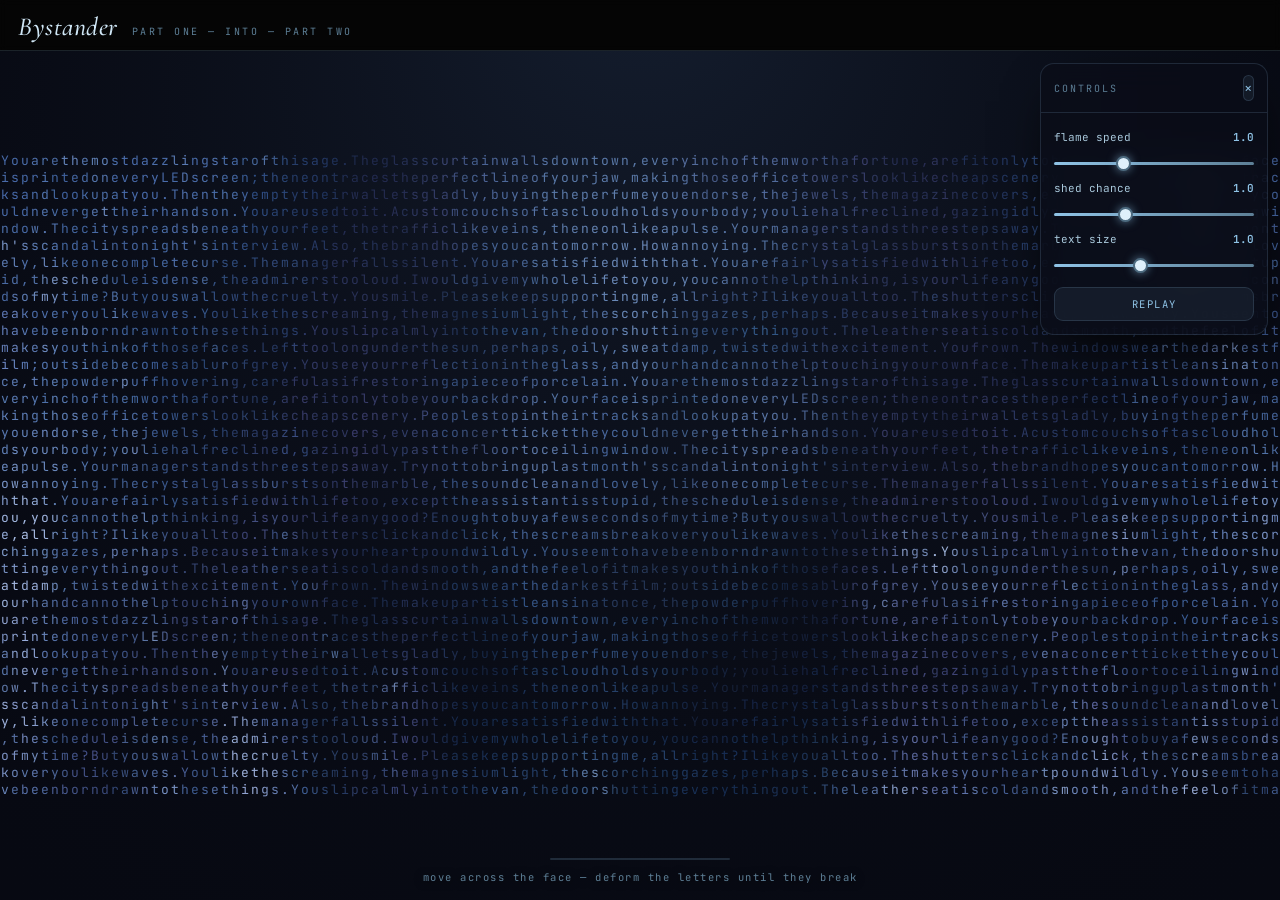
==== commit 09f2f0fc: "Rework BYSTANDER: shatter transition + GLSL knife-spread flame + drip heap Part 1 letters now shatte" ====
--- a/bystander.html
+++ b/bystander.html
@@ -10,19 +10,18 @@
 <style>
   :root{ --bg:#070912; --ice:#8fc3e6; --ice-dim:#5d7f96; --line:rgba(143,195,230,.16); }
   *{box-sizing:border-box;margin:0;padding:0;-webkit-tap-highlight-color:transparent;}
-  html,body{height:100%;overflow:hidden;background:var(--bg);}
-  body{font-family:'JetBrains Mono',ui-monospace,monospace;color:var(--ice);display:flex;flex-direction:column;
-    background:radial-gradient(120% 80% at 50% -10%, rgba(60,90,130,.22), transparent 60%), var(--bg);}
+  html,body{height:100%;overflow:hidden;background:#000;}
+  body{font-family:'JetBrains Mono',ui-monospace,monospace;color:var(--ice);display:flex;flex-direction:column;background:#050505;}
   header{flex:0 0 auto;padding:14px 18px 10px;display:flex;align-items:baseline;gap:14px;border-bottom:1px solid var(--line);backdrop-filter:blur(4px);z-index:5;}
   header h1{font-family:'Cormorant Garamond',serif;font-weight:500;font-style:italic;font-size:26px;letter-spacing:.5px;color:#cfe6f5;line-height:1;}
   header .sub{font-size:10px;letter-spacing:2.5px;text-transform:uppercase;color:var(--ice-dim);}
-  #stage{position:relative;flex:1 1 auto;overflow:hidden;}
+  #stage{position:relative;flex:1 1 auto;overflow:hidden;background:#050505;}
   canvas{position:absolute;inset:0;display:block;touch-action:none;width:100%;height:100%;}
-  #fx{pointer-events:none;}
+  #gl{pointer-events:none;}
   #hint{position:absolute;left:50%;bottom:16px;transform:translateX(-50%);font-size:10.5px;letter-spacing:1.5px;color:var(--ice-dim);pointer-events:none;text-align:center;transition:opacity .6s;text-shadow:0 1px 8px #000;z-index:6;}
   #meter{position:absolute;left:50%;bottom:40px;transform:translateX(-50%);width:180px;height:2px;background:rgba(143,195,230,.18);border-radius:2px;overflow:hidden;z-index:6;transition:opacity .5s;}
   #meter i{display:block;height:100%;width:0%;background:linear-gradient(90deg,#8fc3e6,#ff7a1e);}
-  #panel{position:absolute;right:12px;top:12px;z-index:10;width:228px;max-width:calc(100vw - 24px);background:rgba(10,13,24,.78);border:1px solid var(--line);border-radius:14px;backdrop-filter:blur(14px);box-shadow:0 18px 50px -20px #000;overflow:hidden;transition:transform .35s cubic-bezier(.2,.8,.2,1);}
+  #panel{position:absolute;right:12px;top:12px;z-index:10;width:228px;max-width:calc(100vw - 24px);background:rgba(10,13,24,.8);border:1px solid var(--line);border-radius:14px;backdrop-filter:blur(14px);box-shadow:0 18px 50px -20px #000;overflow:hidden;transition:transform .35s cubic-bezier(.2,.8,.2,1);}
   #panel.collapsed{transform:translateX(calc(100% + 16px));}
   #panel .head{display:flex;align-items:center;justify-content:space-between;padding:11px 13px;border-bottom:1px solid var(--line);}
   #panel .head span{font-size:10px;letter-spacing:2px;text-transform:uppercase;color:var(--ice-dim);}
@@ -36,21 +35,20 @@
   button:hover{background:rgba(143,195,230,.18);}
   #toggle{position:absolute;right:12px;top:12px;z-index:9;width:38px;height:38px;border-radius:50%;display:none;align-items:center;justify-content:center;font-size:16px;padding:0;}
   #toggle.show{display:flex;} .close{flex:0;width:26px;height:26px;border-radius:7px;padding:0;font-size:14px;}
-  #stage.knife{cursor:none;}
 </style>
 </head>
 <body>
   <header><h1>Bystander</h1><span class="sub">part one &mdash; into &mdash; part two</span></header>
   <div id="stage">
     <canvas id="scene"></canvas>
-    <canvas id="fx"></canvas>
-    <div id="hint">move across the face &mdash; deform the letters until the page is ready to burn</div>
+    <canvas id="gl"></canvas>
+    <div id="hint">move across the face &mdash; deform the letters until they break</div>
     <div id="meter"><i></i></div>
     <button id="toggle" title="controls">&#9881;</button>
     <div id="panel">
       <div class="head"><span>controls</span><button class="close" id="closeP">&times;</button></div>
       <div class="body">
-        <div class="row"><label>blade size <b id="vBlade">1.0</b></label><input id="sBlade" type="range" min="0.5" max="2.2" step="0.1" value="1"></div>
+        <div class="row"><label>flame speed <b id="vSpeed">1.0</b></label><input id="sSpeed" type="range" min="0.5" max="2" step="0.1" value="1"></div>
         <div class="row"><label>shed chance <b id="vShed">1.0</b></label><input id="sShed" type="range" min="0.2" max="2.5" step="0.1" value="1"></div>
         <div class="row"><label>text size <b id="vFont">1.0</b></label><input id="sFont" type="range" min="0.7" max="1.4" step="0.05" value="1"></div>
         <div class="btns"><button id="replay">replay</button></div>
@@ -60,39 +58,27 @@
 <script>
 "use strict";
 /* =======================================================================
-   BYSTANDER — Part One (letter portrait) burns into Part Two (No.17 text)
-   Single self-contained file. Pure 2D canvas. OOP classes; tunables in C.
-   Flow: PORTRAIT -> (touch 80%) BURN (knife, paint burn, charred edges)
-         -> (burn 90% auto-finish) PRINT (line by line, bold key, ink smear)
-         -> INTERACT (slide sheds letters: gravity/spin/wall-bounce/floor)
-            floor hit -> hard impact + colourful droplet burst
-         -> (enough shed) MELT -> central dynamic teardrop.
+   BYSTANDER — Part One (letter portrait) shatters into Part Two.
+   Single self-contained file. OOP classes; tunables in C.
+   PORTRAIT -> (touch 80%) SHATTER -> black page + KNIFE cursor
+   -> BURN (knife scratches ignite the GLSL flame; dwell ~0.5s then spread;
+            burns until the whole page is consumed)
+   -> PRINT (typewriter, one white char at a time on black)
+   -> INTERACT (touch a letter -> it drips like a teardrop and heaps at the
+                bottom; physical stacking). No splash, no central teardrop.
    ======================================================================= */
 
 /* ------------------------------ GLOBAL CONSTANTS --------------------- */
 const C = {
-  COLD_BG:'#070912',
-  PAPER_TOP:'#efe7d2', PAPER_BOT:'#d9c9a4',
-  INK:'#211810', CHAR:'#1a0f06',
-  // portrait grid (from Part One)
-  GN:13, GX:2, GY:4, GRAD:90, GSCALE:2.6, BASE_W:400, MAX_W:820,
-  TOUCH_THRESHOLD:0.80,
-  // burn
-  BLADE_BASE:42, R_HOLE_F:0.72, R_CHAR_F:1.18, BURN_DONE:0.90, AUTOFILL_MS:900,
-  EMBER_COLORS:['#cfeaff','#9fd8ff','#6fb0ff','#ffb066','#ff8a3c'],
-  // text
-  MARGIN_X_F:0.085, MARGIN_TOP:62, MARGIN_BOT:54, LINE_RATIO:1.6, FONT_MAX:24, FONT_MIN:10,
-  PRINT_LINE_MS:130,
-  // shedding letters -> physics
-  DETACH_PROB:0.55, DETACH_R:34, GRAVITY:0.55, H_PERTURB:3.2, SPIN:0.25,
-  WALL_RESTITUTION:0.55, FLOOR_MARGIN:8,
-  MELT_AFTER_SHED:42,
-  // droplet burst on floor impact
-  DROP_COLORS:['#ff5a3c','#ffd23c','#46ff9b','#3cd0ff','#c06bff','#ff6bd0'],
-  DROP_COUNT:[10,18], DROP_SPEED:7, DROP_GRAVITY:0.4, DROP_LIFE:[28,60],
-  // melt / teardrop
-  MELT_MS:3200,
-  TEAR_INK:'#16110c', TEAR_SHEEN:'#bcd8ff',
+  BG:'#050505', INK:'#f2f2ee', COLD_BG:'#070912',
+  GN:13, GX:2, GY:4, GRAD:90, GSCALE:2.6, BASE_W:400, MAX_W:820, TOUCH_THRESHOLD:0.80,
+  SHATTER_MS:1300, SHATTER_SPD:7, SHATTER_GRAV:0.4,
+  FLAME_GW:172, SMOLDER:0.30, SMOLDER_GROW:0.55, FIRE_GROW:2.4, FIRE_CONSUME:2.6, FIRE_DIE:3.0,
+  IGNITE_THRESH:0.52, SEED_FIRE:0.05, CATCH_FIRE:0.34, BURN_DONE:0.93, IGNITE_R:10,
+  SCRATCH:'rgba(90,90,98,0.45)',
+  MARGIN_X_F:0.10, MARGIN_TOP:70, MARGIN_BOT:64, LINE_RATIO:1.7, FONT_MAX:22, FONT_MIN:10, PRINT_CPS:42,
+  DETACH_PROB:0.5, DETACH_R:30, DRIP_CLING_MS:130, DRIP_GRAV:0.62, DRIP_ELONG:0.020, DRIP_ELONG_MAX:1.9, DRIP_WOBBLE:0.5,
+  HEAP_BINS:130, HEAP_PACK:0.60, HEAP_BUMP:0.30, HEAP_MAXH_F:0.92,
 };
 
 /* assets injected from Part One */
@@ -140,308 +126,241 @@
   "Coins dropped into the tin bowl. Someone crouched, said what a poor child, then stood and walked away. You lowered your head. In the stacked coins, blurred, a face. *Who are you?*"
 ];
 
-/* ------------------------------ small helpers ------------------------ */
+/* ------------------------------ helpers ------------------------------ */
 const $ = id => document.getElementById(id);
 function newCanvas(w,h,dpr){ const cv=document.createElement('canvas'); cv.width=w*dpr; cv.height=h*dpr; const c=cv.getContext('2d'); c.setTransform(dpr,0,0,dpr,0,0); return {cv,c}; }
-function clear(c,w,h){ c.clearRect(0,0,w,h); }
 function rand(a,b){ return a+Math.random()*(b-a); }
+function clamp(v,a,b){ return v<a?a:v>b?b:v; }
 function smooth(t){ return t*t*(3-2*t); }
 
-/* ------------------------------ PAPER -------------------------------- */
-class Paper {
-  constructor(){ this.cv=null; }
-  build(w,h,dpr){
-    const {cv,c}=newCanvas(w,h,dpr); this.cv=cv; this.c=c;
-    const g=c.createLinearGradient(0,0,w*0.3,h); g.addColorStop(0,C.PAPER_TOP); g.addColorStop(1,C.PAPER_BOT);
-    c.fillStyle=g; c.fillRect(0,0,w,h);
-    c.globalAlpha=0.05;
-    for(let i=0;i<Math.min(2400,w*h/380);i++){ const x=Math.random()*w,y=Math.random()*h,l=2+Math.random()*7,a=Math.random()*Math.PI;
-      c.strokeStyle=Math.random()<0.5?'#6b5836':'#fffaf0'; c.beginPath(); c.moveTo(x,y); c.lineTo(x+Math.cos(a)*l,y+Math.sin(a)*l); c.stroke(); }
-    c.globalAlpha=1;
-    for(let i=0;i<7;i++){ const x=Math.random()*w,y=Math.random()*h,r=40+Math.random()*120; const rg=c.createRadialGradient(x,y,0,x,y,r);
-      rg.addColorStop(0,'rgba(120,92,50,'+(0.04+Math.random()*0.05)+')'); rg.addColorStop(1,'rgba(120,92,50,0)'); c.fillStyle=rg; c.beginPath(); c.arc(x,y,r,0,7); c.fill(); }
-    const vg=c.createRadialGradient(w/2,h/2,Math.min(w,h)*0.32,w/2,h/2,Math.max(w,h)*0.62);
-    vg.addColorStop(0,'rgba(0,0,0,0)'); vg.addColorStop(1,'rgba(60,40,18,0.30)'); c.fillStyle=vg; c.fillRect(0,0,w,h);
-  }
-}
+/* knife SVG cursor (hotspot at blade tip) */
+const KNIFE_SVG = "<svg xmlns='http://www.w3.org/2000/svg' width='42' height='42' viewBox='0 0 42 42'>"+
+  "<polygon points='3,3 25,21 19,27 3,3' fill='#e9eff6' stroke='#2a3540' stroke-width='1.2'/>"+
+  "<polygon points='3,3 25,21 22,24' fill='#b9c6d4'/>"+
+  "<rect x='20' y='25' width='12' height='6' rx='1.5' transform='rotate(45 23 27)' fill='#3a2a1a' stroke='#1c130b'/></svg>";
+const KNIFE_CURSOR = "url(\"data:image/svg+xml,"+encodeURIComponent(KNIFE_SVG)+"\") 3 3, crosshair";
 
 /* ------------------------------ PORTRAIT (Part One) ------------------ */
 class Portrait {
   constructor(img){ this.img=img; this.P={n:C.GN,X:C.GX,y:C.GY,r:C.GRAD,s:C.GSCALE}; this.chars=[]; this.touched=new Set(); this.live=new Set(); this.dirty=true; }
-  _fit(w,h){ const ar=this.img.naturalWidth/this.img.naturalHeight; let dw=w,dh=w/ar; if(dh>h){dh=h;dw=h*ar;} return {dw,dh,ox:(w-dw)/2,oy:(h-dh)/2}; }
-  build(w,h,dpr){
-    this.W=w; this.H=h;
-    const {cv,c}=newCanvas(w,h,dpr); this.cv=cv; this.c=c;
-    c.textAlign='center'; c.textBaseline='middle';
-    c.font=`${C.BASE_W} ${this.P.n}px 'JetBrains Mono',monospace`;
-    const adv=c.measureText('M').width||this.P.n*0.6;
-    this.cellW=adv+this.P.X; this.cellH=this.P.n+this.P.y;
-    const fit=this._fit(w,h);
-    this.cols=Math.max(1,Math.floor(fit.dw/this.cellW)); this.rows=Math.max(1,Math.floor(fit.dh/this.cellH));
+  _fit(w,h){ const ar=this.img.naturalWidth/this.img.naturalHeight||1.4; let dw=w,dh=w/ar; if(dh>h){dh=h;dw=h*ar;} return {dw,dh,ox:(w-dw)/2,oy:(h-dh)/2}; }
+  build(w,h,dpr){ this.W=w; this.H=h; const {cv,c}=newCanvas(w,h,dpr); this.cv=cv; this.c=c;
+    c.textAlign='center'; c.textBaseline='middle'; c.font=`${C.BASE_W} ${this.P.n}px 'JetBrains Mono',monospace`;
+    const adv=c.measureText('M').width||this.P.n*0.6; this.cellW=adv+this.P.X; this.cellH=this.P.n+this.P.y;
+    const fit=this._fit(w,h); this.cols=Math.max(1,Math.floor(fit.dw/this.cellW)); this.rows=Math.max(1,Math.floor(fit.dh/this.cellH));
     const gW=this.cols*this.cellW,gH=this.rows*this.cellH; this.offX=fit.ox+(fit.dw-gW)/2; this.offY=fit.oy+(fit.dh-gH)/2;
-    const sc=document.createElement('canvas'); sc.width=this.cols; sc.height=this.rows; const sx=sc.getContext('2d');
-    sx.drawImage(this.img,0,0,this.cols,this.rows); const data=sx.getImageData(0,0,this.cols,this.rows).data;
+    let data=null; try{ const sc=document.createElement('canvas'); sc.width=this.cols; sc.height=this.rows; const sx=sc.getContext('2d');
+      sx.drawImage(this.img,0,0,this.cols,this.rows); data=sx.getImageData(0,0,this.cols,this.rows).data; }catch(e){}
     this.chars=[]; this.touched.clear(); this.live.clear(); let k=0;
     for(let r=0;r<this.rows;r++)for(let cc=0;cc<this.cols;cc++){ const i=(r*this.cols+cc)*4;
-      const R=Math.max(data[i],22),G=Math.max(data[i+1],26),B=Math.max(data[i+2],34);
+      const R=data?Math.max(data[i],22):90,G=data?Math.max(data[i+1],26):120,B=data?Math.max(data[i+2],34):150;
       this.chars.push({cx:this.offX+cc*this.cellW+this.cellW/2, cy:this.offY+r*this.cellH+this.cellH/2,
         ch:TEXT[k++%TEXT.length], col:`rgb(${R},${G},${B})`, scale:1, weight:C.BASE_W, rot:0, rotDir:Math.random()<.5?-1:1, jit:0, jx:0, jy:0}); }
-    this.dirty=true;
-  }
+    this.dirty=true; }
   coverage(){ return this.touched.size/Math.max(1,this.chars.length); }
-  influence(px,py,now){
-    const r=this.P.r, cC=(px-this.offX)/this.cellW, cR=(py-this.offY)/this.cellH;
+  influence(px,py,now){ const r=this.P.r, cC=(px-this.offX)/this.cellW, cR=(py-this.offY)/this.cellH;
     const sC=Math.ceil(r/this.cellW)+1, sR=Math.ceil(r/this.cellH)+1;
-    const c0=Math.max(0,Math.floor(cC-sC)),c1=Math.min(this.cols-1,Math.ceil(cC+sC));
-    const r0=Math.max(0,Math.floor(cR-sR)),r1=Math.min(this.rows-1,Math.ceil(cR+sR));
-    for(let rr=r0;rr<=r1;rr++)for(let cc=c0;cc<=c1;cc++){ const idx=rr*this.cols+cc, ch=this.chars[idx]; if(!ch)continue;
+    const c0=Math.max(0,Math.floor(cC-sC)),c1=Math.min(this.cols-1,Math.ceil(cC+sC)),r0=Math.max(0,Math.floor(cR-sR)),r1=Math.min(this.rows-1,Math.ceil(cR+sR));
+    for(let rr=r0;rr<=r1;rr++)for(let cc=c0;cc<=c1;cc++){ const idx=rr*this.cols+cc,ch=this.chars[idx]; if(!ch)continue;
       const dx=ch.cx-px,dy=ch.cy-py,d=Math.hypot(dx,dy);
-      if(d<r){ const t=smooth(1-d/r),app=t*0.14;
-        ch.scale+=(this.P.s-ch.scale)*app; ch.weight+=(C.MAX_W-ch.weight)*app; ch.rot+=ch.rotDir*t*0.045;
-        if(ch.rot>1.25)ch.rot=1.25; if(ch.rot<-1.25)ch.rot=-1.25; ch.jit=now+500;
-        this.touched.add(idx); this.live.add(idx); } }
-    this.dirty=true;
-  }
-  step(now){ for(const idx of this.live){ const ch=this.chars[idx];
-    if(now<ch.jit){ const a=Math.min(2,0.6+ch.scale*0.5); ch.jx=rand(-a,a); ch.jy=rand(-a,a); } else { ch.jx=0; ch.jy=0; this.live.delete(idx); } } }
-  render(){ const c=this.c,w=this.W,h=this.H; const bg=c.createRadialGradient(w/2,-h*0.1,h*0.1,w/2,h*0.2,h*1.1);
-    bg.addColorStop(0,'rgba(60,90,130,.22)'); bg.addColorStop(1,C.COLD_BG); c.fillStyle=C.COLD_BG; c.fillRect(0,0,w,h); c.fillStyle=bg; c.fillRect(0,0,w,h);
-    const base=`${C.BASE_W} ${this.P.n}px 'JetBrains Mono',monospace`; c.font=base; c.textAlign='center'; c.textBaseline='middle';
-    const now=performance.now();
+      if(d<r){ const t=smooth(1-d/r),app=t*0.14; ch.scale+=(this.P.s-ch.scale)*app; ch.weight+=(C.MAX_W-ch.weight)*app; ch.rot+=ch.rotDir*t*0.045;
+        if(ch.rot>1.25)ch.rot=1.25; if(ch.rot<-1.25)ch.rot=-1.25; ch.jit=now+500; this.touched.add(idx); this.live.add(idx); } }
+    this.dirty=true; }
+  step(now){ for(const idx of this.live){ const ch=this.chars[idx]; if(now<ch.jit){ const a=Math.min(2,0.6+ch.scale*0.5); ch.jx=rand(-a,a); ch.jy=rand(-a,a); } else { ch.jx=0; ch.jy=0; this.live.delete(idx); } } }
+  render(){ const c=this.c,w=this.W,h=this.H; c.fillStyle=C.COLD_BG; c.fillRect(0,0,w,h);
+    const g=c.createRadialGradient(w/2,-h*0.1,h*0.1,w/2,h*0.2,h*1.1); g.addColorStop(0,'rgba(60,90,130,.22)'); g.addColorStop(1,'rgba(7,9,18,0)'); c.fillStyle=g; c.fillRect(0,0,w,h);
+    c.font=`${C.BASE_W} ${this.P.n}px 'JetBrains Mono',monospace`; c.textAlign='center'; c.textBaseline='middle'; const now=performance.now();
     for(const ch of this.chars){ if(ch.scale!==1||ch.rot!==0||ch.weight!==C.BASE_W||ch.jit>now)continue; c.fillStyle=ch.col; c.fillText(ch.ch,ch.cx,ch.cy); }
     for(const ch of this.chars){ if(ch.scale===1&&ch.rot===0&&ch.weight===C.BASE_W&&ch.jit<=now)continue;
       c.save(); c.translate(ch.cx+ch.jx,ch.cy+ch.jy); c.rotate(ch.rot); c.scale(ch.scale,ch.scale);
       c.font=`${Math.round(ch.weight)} ${this.P.n}px 'JetBrains Mono',monospace`; c.fillStyle=ch.col; c.fillText(ch.ch,0,0); c.restore(); }
-    this.dirty=false;
-  }
-}
-
-/* ------------------------------ BURN FIELD --------------------------- */
-class BurnField {
-  constructor(){ }
-  build(w,h,dpr){ this.W=w; this.H=h; this.dpr=dpr;
-    this.char=newCanvas(w,h,dpr); this.burn=newCanvas(w,h,dpr); this.work=newCanvas(w,h,dpr);
-    this.blade=C.BLADE_BASE; this.fill=0; this.autofilling=false; this._t0=0; }
-  setBlade(scale){ this.blade=C.BLADE_BASE*scale; }
-  stroke(x0,y0,x1,y1){ const d=Math.hypot(x1-x0,y1-y0), steps=Math.max(1,Math.floor(d/6));
-    for(let i=0;i<=steps;i++){ const t=i/steps; this.stamp(x0+(x1-x0)*t, y0+(y1-y0)*t); } }
-  stamp(x,y){ const rh=this.blade*C.R_HOLE_F, rc=this.blade*C.R_CHAR_F;
-    // charred ring on char layer
-    const cc=this.char.c; const cg=cc.createRadialGradient(x,y,rh*0.45,x,y,rc);
-    cg.addColorStop(0,'rgba(26,15,6,0)'); cg.addColorStop(0.45,'rgba(40,18,8,0.55)'); cg.addColorStop(0.8,'rgba(20,10,4,0.85)'); cg.addColorStop(1,'rgba(10,5,2,0)');
-    cc.fillStyle=cg; cc.beginPath(); cc.arc(x,y,rc,0,7); cc.fill();
-    // erase hole on burn mask (broken by satellite dabs)
-    const bc=this.burn.c; const bg=bc.createRadialGradient(x,y,0,x,y,rh*1.15);
-    bg.addColorStop(0,'rgba(255,255,255,0.95)'); bg.addColorStop(0.7,'rgba(255,255,255,0.8)'); bg.addColorStop(1,'rgba(255,255,255,0)');
-    bc.fillStyle=bg; bc.beginPath(); bc.arc(x,y,rh*1.15,0,7); bc.fill();
-    for(let i=0;i<4;i++){ const a=Math.random()*7,rr=rh*rand(0.6,1.3),px=x+Math.cos(a)*rr,py=y+Math.sin(a)*rr,s=rh*rand(0.2,0.5);
-      const sg=bc.createRadialGradient(px,py,0,px,py,s); sg.addColorStop(0,'rgba(255,255,255,0.7)'); sg.addColorStop(1,'rgba(255,255,255,0)'); bc.fillStyle=sg; bc.beginPath(); bc.arc(px,py,s,0,7); bc.fill(); }
-  }
-  coverage(){ const sw=72,sh=Math.max(8,Math.round(72*this.H/this.W)); const tmp=document.createElement('canvas'); tmp.width=sw; tmp.height=sh;
-    const t=tmp.getContext('2d'); t.drawImage(this.burn.cv,0,0,sw,sh); const d=t.getImageData(0,0,sw,sh).data; let n=0; for(let i=3;i<d.length;i+=4) if(d[i]>120)n++; return n/(sw*sh); }
-  autofill(now){ if(!this.autofilling){ this.autofilling=true; this._t0=now; this._seeds=[]; for(let i=0;i<10;i++)this._seeds.push({x:Math.random()*this.W,y:Math.random()*this.H}); }
-    const k=Math.min(1,(now-this._t0)/C.AUTOFILL_MS); this.fill=k;
-    const R=Math.hypot(this.W,this.H)*0.16*k; for(const s of this._seeds) this.stamp(s.x,s.y), this.blade=Math.max(this.blade,R); this.blade=C.BLADE_BASE+R;
-    return k>=1; }
-  composite(dest, paperCv, portraitCv){ const c=dest, w=this.W, h=this.H;
-    c.clearRect(0,0,w,h); c.drawImage(paperCv,0,0,w,h); c.drawImage(this.char.cv,0,0,w,h);
-    // portrait with burned holes
-    const wc=this.work.c; wc.clearRect(0,0,w,h); wc.globalCompositeOperation='source-over'; wc.drawImage(portraitCv,0,0,w,h);
-    wc.globalCompositeOperation='destination-out'; wc.drawImage(this.burn.cv,0,0,w,h); wc.globalCompositeOperation='source-over';
-    c.drawImage(this.work.cv,0,0,w,h);
-  }
-  bakedBackground(paperCv){ const {cv,c}=newCanvas(this.W,this.H,this.dpr); c.drawImage(paperCv,0,0,this.W,this.H); c.drawImage(this.char.cv,0,0,this.W,this.H); return cv; }
+    this.dirty=false; }
+}
+
+/* ------------------------------ SHATTER ------------------------------ */
+class ShardField {
+  constructor(){ this.shards=[]; this.t0=0; }
+  build(portrait,w,h){ this.W=w; this.H=h; this.t0=performance.now(); this.shards=[]; const cx=w/2,cy=h/2;
+    for(const ch of portrait.chars){ const dx=ch.cx-cx,dy=ch.cy-cy,d=Math.hypot(dx,dy)||1;
+      this.shards.push({ch:ch.ch,x:ch.cx,y:ch.cy,col:ch.col,scale:ch.scale,rot:ch.rot,n:ch.weight,
+        vx:dx/d*rand(1,C.SHATTER_SPD)+rand(-2,2), vy:dy/d*rand(0.5,C.SHATTER_SPD)+rand(-3,1), vr:rand(-0.4,0.4)}); } }
+  done(){ return performance.now()-this.t0>C.SHATTER_MS; }
+  render(c){ const k=Math.min(1,(performance.now()-this.t0)/C.SHATTER_MS); const fade=1-k*k;
+    c.fillStyle=C.BG; c.fillRect(0,0,this.W,this.H); c.textAlign='center'; c.textBaseline='middle';
+    for(const s of this.shards){ s.x+=s.vx; s.y+=s.vy; s.vy+=C.SHATTER_GRAV; s.rot+=s.vr; s.scale*=0.985;
+      c.save(); c.globalAlpha=fade; c.translate(s.x,s.y); c.rotate(s.rot); c.scale(s.scale,s.scale);
+      c.font=`${Math.round(s.n)} ${C.GN}px 'JetBrains Mono',monospace`; c.fillStyle=s.col; c.fillText(s.ch,0,0); c.restore(); }
+    c.globalAlpha=1; }
+}
+
+/* ------------------------------ FLAME (GLSL look + JS spread) -------- */
+const FLAME_FS = `
+precision highp float;
+varying vec2 v_uv;
+uniform sampler2D u_fire;
+uniform float u_time;
+float hash(vec2 p){ return fract(sin(dot(p,vec2(127.1,311.7)))*43758.5453); }
+float vnoise(vec2 p){ vec2 i=floor(p),f=fract(p); vec2 u=f*f*(3.0-2.0*f);
+  return mix(mix(hash(i),hash(i+vec2(1,0)),u.x),mix(hash(i+vec2(0,1)),hash(i+vec2(1,1)),u.x),u.y); }
+float fbm(vec2 p){ float v=0.0,a=0.5; for(int i=0;i<4;i++){ v+=a*vnoise(p); p*=2.0; a*=0.5; } return v; }
+vec3 flamePool(float e){ e=clamp(e,0.0,1.0);
+  vec3 c0=vec3(0.16,0.07,0.02),c1=vec3(0.37,0.12,0.02),c2=vec3(0.70,0.27,0.04),c3=vec3(1.0,0.48,0.12),c4=vec3(1.0,0.76,0.36),c5=vec3(1.0,0.94,0.78);
+  float t=e*5.0; if(t<1.0)return mix(c0,c1,t); if(t<2.0)return mix(c1,c2,t-1.0); if(t<3.0)return mix(c2,c3,t-2.0); if(t<4.0)return mix(c3,c4,t-3.0); return mix(c4,c5,t-4.0); }
+void main(){ vec2 uv=v_uv;
+  float n=fbm(uv*7.0+vec2(0.0,-u_time*0.7));
+  float fire=texture2D(u_fire, uv+(n-0.5)*0.02).r;
+  float e=clamp(fire*1.25-(n-0.5)*0.55,0.0,1.0);
+  if(e<0.05) discard;
+  vec3 col=flamePool(e);
+  float a=smoothstep(0.05,0.30,e)*(0.85+0.15*sin(u_time*9.0+n*6.0));
+  gl_FragColor=vec4(col*a,a); }`;
+const FLAME_VS = `attribute vec2 a_pos; varying vec2 v_uv; void main(){ v_uv=a_pos*0.5+0.5; gl_Position=vec4(a_pos,0.0,1.0); }`;
+
+class FlameField {
+  constructor(canvas){ this.cv=canvas; const gl=canvas.getContext('webgl',{alpha:true,premultipliedAlpha:true,antialias:true});
+    this.gl=gl; this.speed=1; this.ok=!!gl; if(!gl)return;
+    const vs=this._sh(gl.VERTEX_SHADER,FLAME_VS), fs=this._sh(gl.FRAGMENT_SHADER,FLAME_FS);
+    const p=gl.createProgram(); gl.attachShader(p,vs); gl.attachShader(p,fs); gl.bindAttribLocation(p,0,'a_pos'); gl.linkProgram(p); this.prog=p;
+    this.uFire=gl.getUniformLocation(p,'u_fire'); this.uTime=gl.getUniformLocation(p,'u_time');
+    const q=gl.createBuffer(); gl.bindBuffer(gl.ARRAY_BUFFER,q); gl.bufferData(gl.ARRAY_BUFFER,new Float32Array([-1,-1,3,-1,-1,3]),gl.STATIC_DRAW);
+    gl.enableVertexAttribArray(0); gl.vertexAttribPointer(0,2,gl.FLOAT,false,0,0);
+    this.tex=gl.createTexture(); gl.bindTexture(gl.TEXTURE_2D,this.tex);
+    gl.texParameteri(gl.TEXTURE_2D,gl.TEXTURE_WRAP_S,gl.CLAMP_TO_EDGE); gl.texParameteri(gl.TEXTURE_2D,gl.TEXTURE_WRAP_T,gl.CLAMP_TO_EDGE);
+    gl.texParameteri(gl.TEXTURE_2D,gl.TEXTURE_MIN_FILTER,gl.LINEAR); gl.texParameteri(gl.TEXTURE_2D,gl.TEXTURE_MAG_FILTER,gl.LINEAR);
+    gl.enable(gl.BLEND); gl.blendFunc(gl.ONE,gl.ONE_MINUS_SRC_ALPHA); }
+  _sh(t,src){ const g=this.gl,s=g.createShader(t); g.shaderSource(s,src); g.compileShader(s); if(!g.getShaderParameter(s,g.COMPILE_STATUS))throw new Error(g.getShaderInfoLog(s)); return s; }
+  build(w,h,dpr){ this.W=w; this.H=h; this.cv.width=w*dpr; this.cv.height=h*dpr;
+    this.gw=C.FLAME_GW; this.gh=Math.max(8,Math.round(this.gw*h/w)); const n=this.gw*this.gh;
+    this.fire=new Float32Array(n); this.fuel=new Float32Array(n).fill(1); this.nfire=new Float32Array(n); this.pix=new Uint8Array(n*4);
+    if(this.gl) this.gl.viewport(0,0,this.cv.width,this.cv.height); }
+  ignite(px,py){ const gx=clamp((px/this.W*this.gw)|0,0,this.gw-1), gy=clamp((py/this.H*this.gh)|0,0,this.gh-1), R=Math.max(1,(C.IGNITE_R/this.W*this.gw)|0);
+    for(let dy=-R;dy<=R;dy++)for(let dx=-R;dx<=R;dx++){ const x=gx+dx,y=gy+dy; if(x<0||y<0||x>=this.gw||y>=this.gh)continue; if(dx*dx+dy*dy>R*R)continue;
+      const i=y*this.gw+x; if(this.fuel[i]>0&&this.fire[i]<C.SEED_FIRE) this.fire[i]=C.SEED_FIRE; } }
+  igniteStroke(x0,y0,x1,y1){ const d=Math.hypot(x1-x0,y1-y0),steps=Math.max(1,(d/8)|0); for(let i=0;i<=steps;i++){ const t=i/steps; this.ignite(x0+(x1-x0)*t,y0+(y1-y0)*t); } }
+  step(dt){ const gw=this.gw,gh=this.gh,fire=this.fire,fuel=this.fuel,nf=this.nfire,grow=C.FIRE_GROW*this.speed;
+    for(let y=0;y<gh;y++)for(let x=0;x<gw;x++){ const i=y*gw+x; let f=fire[i];
+      if(fuel[i]>0&&f<0.0001){ let mn=0; if(x>0&&fire[i-1]>mn)mn=fire[i-1]; if(x<gw-1&&fire[i+1]>mn)mn=fire[i+1]; if(y>0&&fire[i-gw]>mn)mn=fire[i-gw]; if(y<gh-1&&fire[i+gw]>mn)mn=fire[i+gw];
+        if(mn>C.IGNITE_THRESH) f=C.CATCH_FIRE; }
+      if(f>0){ const rate=f<C.SMOLDER?C.SMOLDER_GROW:grow; f=Math.min(1,f+rate*dt); fuel[i]-=C.FIRE_CONSUME*f*dt; if(fuel[i]<=0){ fuel[i]=0; f-=C.FIRE_DIE*dt; if(f<0)f=0; } }
+      nf[i]=f; }
+    fire.set(nf); }
+  burnedFraction(){ let n=0; for(let i=0;i<this.fuel.length;i++) if(this.fuel[i]<=0)n++; return n/this.fuel.length; }
+  active(){ for(let i=0;i<this.fire.length;i++) if(this.fire[i]>0.02)return true; return false; }
+  render(now){ if(!this.gl)return; const gl=this.gl; const n=this.gw*this.gh;
+    for(let i=0;i<n;i++){ this.pix[i*4]=this.fire[i]*255; this.pix[i*4+1]=this.fuel[i]*255; this.pix[i*4+2]=0; this.pix[i*4+3]=255; }
+    gl.bindTexture(gl.TEXTURE_2D,this.tex); gl.texImage2D(gl.TEXTURE_2D,0,gl.RGBA,this.gw,this.gh,0,gl.RGBA,gl.UNSIGNED_BYTE,this.pix);
+    gl.viewport(0,0,this.cv.width,this.cv.height); gl.clearColor(0,0,0,0); gl.clear(gl.COLOR_BUFFER_BIT);
+    gl.useProgram(this.prog); gl.activeTexture(gl.TEXTURE0); gl.bindTexture(gl.TEXTURE_2D,this.tex); gl.uniform1i(this.uFire,0); gl.uniform1f(this.uTime,now*0.001);
+    gl.drawArrays(gl.TRIANGLES,0,3); }
+  clearGL(){ if(!this.gl)return; this.gl.clearColor(0,0,0,0); this.gl.clear(this.gl.COLOR_BUFFER_BIT); }
+}
+
+/* ------------------------------ SCRATCHES ---------------------------- */
+class Scratches {
+  build(w,h,dpr){ this.W=w; this.H=h; const {cv,c}=newCanvas(w,h,dpr); this.cv=cv; this.c=c; }
+  stroke(x0,y0,x1,y1){ const c=this.c; c.strokeStyle=C.SCRATCH; c.lineWidth=rand(0.6,1.6); c.lineCap='round';
+    const mx=(x0+x1)/2+rand(-3,3), my=(y0+y1)/2+rand(-3,3); c.beginPath(); c.moveTo(x0,y0); c.quadraticCurveTo(mx,my,x1,y1); c.stroke();
+    if(Math.random()<0.4){ c.lineWidth=rand(0.4,0.9); c.beginPath(); c.moveTo(x0+rand(-2,2),y0+rand(-2,2)); c.lineTo(x1+rand(-2,2),y1+rand(-2,2)); c.stroke(); } }
 }
 
 /* ------------------------------ TYPESETTER (Part Two) ---------------- */
 class Typesetter {
-  constructor(paper){ this.paper=paper; this.glyphs=[]; this.lines=0; this.printed=0; }
-  _tokenize(p){ const words=[]; let bold=false, cur=null;
-    for(const ch of p){ if(ch==='*'){ bold=!bold; continue; } if(ch===' '){ if(cur){words.push(cur);cur=null;} continue; } if(!cur)cur={chars:[]}; cur.chars.push({ch,bold}); }
-    if(cur)words.push(cur); for(const w of words)w.len=w.chars.length; return words; }
-  layout(w,h,dpr,fontScale){ this.W=w; this.H=h; this.dpr=dpr;
-    const {cv,c}=newCanvas(w,h,dpr); this.cv=cv; this.c=c;
-    const boxX=Math.round(w*C.MARGIN_X_F), boxW=w-2*boxX, boxTop=C.MARGIN_TOP, boxBot=h-C.MARGIN_BOT, boxH=boxBot-boxTop;
-    let fs=Math.min(C.FONT_MAX,w/30)*fontScale, lines, charW, lh;
-    for(;;){ c.font=`${fs}px 'JetBrains Mono',monospace`; charW=c.measureText('M').width; lines=this._wrap(charW,boxW);
-      lh=fs*C.LINE_RATIO; if(lines.length*lh<=boxH||fs<=C.FONT_MIN)break; fs*=0.96; }
-    this.fs=fs; this.charW=charW; const spaceW=charW;
-    this.glyphs=[]; let y=boxTop+lh*0.72, li=0;
-    for(const line of lines){ if(line.blank){ y+=lh*0.5; continue; }
-      const n=line.words.length, natural=line.words.reduce((s,wd)=>s+wd.len*charW,0)+spaceW*(n-1);
-      let gap=spaceW; if(!line.paraEnd&&n>1)gap=spaceW+(boxW-natural)/(n-1);
-      let x=boxX; for(let wi=0;wi<n;wi++){ const wd=line.words[wi]; for(const g of wd.chars){ this.glyphs.push({ch:g.ch,bold:g.bold,x,y,line:li,removed:false,phase:Math.random()*6.28}); x+=charW; } x+=gap; } y+=lh; li++; }
-    this.lines=li; this.printed=0;
-  }
-  _wrap(charW,boxW){ const out=[]; const spaceW=charW;
-    for(const para of STORY){ const words=this._tokenize(para); let cur=[],curW=0;
-      for(const wd of words){ const ww=wd.len*charW, add=(cur.length?spaceW:0)+ww;
-        if(cur.length&&curW+add>boxW){ out.push({words:cur,paraEnd:false}); cur=[]; curW=0; } cur.push(wd); curW+=(cur.length>1?spaceW:0)+ww; }
-      if(cur.length)out.push({words:cur,paraEnd:true}); out.push({blank:true}); }
-    return out; }
-  advanceLine(){ if(this.printed<this.lines)this.printed++; return this.printed>=this.lines; }
-  render(){ const c=this.c,w=this.W,h=this.H; c.clearRect(0,0,w,h); c.textAlign='left'; c.textBaseline='alphabetic';
-    let curBold=null; for(const g of this.glyphs){ if(g.removed||g.line>=this.printed)continue;
-      if(g.bold!==curBold){ curBold=g.bold; c.font=`${curBold?800:400} ${this.fs}px 'JetBrains Mono',monospace`; }
-      c.fillStyle=C.INK; c.fillText(g.ch,g.x,g.y); }
-  }
-  near(x,y,r){ const out=[],r2=r*r; for(const g of this.glyphs){ if(g.removed||g.line>=this.printed)continue; const dx=g.x-x,dy=g.y-(this.fs*0.35)-y; if(dx*dx+dy*dy<r2)out.push(g); } return out; }
-  remaining(){ return this.glyphs.filter(g=>!g.removed&&g.line<this.printed); }
-}
-
-/* ------------------------------ INK SMEAR ---------------------------- */
-class Ink {
-  build(w,h,dpr){ this.W=w; this.H=h; const {cv,c}=newCanvas(w,h,dpr); this.cv=cv; this.c=c; }
-  smear(x,y,vx,vy){ const c=this.c; for(let i=0;i<4;i++){ const t=i/4,px=x-vx*t*2.2,py=y-vy*t*2.2,r=9+i*3.5;
-    const g=c.createRadialGradient(px,py,0,px,py,r); g.addColorStop(0,'rgba(24,16,10,0.10)'); g.addColorStop(1,'rgba(24,16,10,0)'); c.fillStyle=g; c.beginPath(); c.arc(px,py,r,0,7); c.fill(); } }
-}
-
-/* ------------------------------ PHYSICS LETTER ----------------------- */
-class PhysicsLetter {
-  constructor(g,fs,vx){ this.ch=g.ch; this.bold=g.bold; this.x=g.x; this.y=g.y; this.fs=fs;
-    this.vx=vx*rand(0.4,1)+rand(-C.H_PERTURB,C.H_PERTURB); this.vy=rand(-2,1); this.rot=0; this.w=rand(-C.SPIN,C.SPIN); this.dead=false; }
-  step(wallL,wallR,floorY){ this.vy+=C.GRAVITY; this.x+=this.vx; this.y+=this.vy; this.rot+=this.w;
-    const hw=this.fs*0.4;
-    if(this.x<wallL+hw){ this.x=wallL+hw; this.vx=-this.vx*C.WALL_RESTITUTION; this.w*=0.7; }
-    if(this.x>wallR-hw){ this.x=wallR-hw; this.vx=-this.vx*C.WALL_RESTITUTION; this.w*=0.7; }
-    if(this.y>=floorY){ this.dead=true; return this.x; } return null; }
-  draw(c){ c.save(); c.translate(this.x,this.y); c.rotate(this.rot); c.font=`${this.bold?800:400} ${this.fs}px 'JetBrains Mono',monospace`;
+  constructor(){ this.glyphs=[]; this.typed=0; }
+  _tok(p){ const words=[]; let bold=false,cur=null; for(const ch of p){ if(ch==='*'){bold=!bold;continue;} if(ch===' '){ if(cur){words.push(cur);cur=null;} continue; } if(!cur)cur={chars:[]}; cur.chars.push({ch,bold}); } if(cur)words.push(cur); for(const w of words)w.len=w.chars.length; return words; }
+  layout(w,h,dpr,fontScale){ this.W=w; this.H=h; const {cv,c}=newCanvas(w,h,dpr); this.cv=cv; this.c=c;
+    const boxX=Math.round(w*C.MARGIN_X_F),boxW=w-2*boxX,boxTop=C.MARGIN_TOP,boxH=(h-C.MARGIN_BOT)-boxTop;
+    let fs=Math.min(C.FONT_MAX,w/30)*fontScale,lines,charW,lh;
+    for(;;){ c.font=`${fs}px 'JetBrains Mono',monospace`; charW=c.measureText('M').width; lines=this._wrap(charW,boxW); lh=fs*C.LINE_RATIO; if(lines.length*lh<=boxH||fs<=C.FONT_MIN)break; fs*=0.96; }
+    this.fs=fs; const spaceW=charW; this.glyphs=[]; let y=boxTop+lh*0.72;
+    for(const line of lines){ if(line.blank){ y+=lh*0.5; continue; } const nn=line.words.length,natural=line.words.reduce((s,wd)=>s+wd.len*charW,0)+spaceW*(nn-1);
+      let gap=spaceW; if(!line.paraEnd&&nn>1)gap=spaceW+(boxW-natural)/(nn-1); let x=boxX;
+      for(let wi=0;wi<nn;wi++){ const wd=line.words[wi]; for(const g of wd.chars){ this.glyphs.push({ch:g.ch,bold:g.bold,x,y,removed:false}); x+=charW; } x+=gap; } y+=lh; }
+    this.typed=0; }
+  _wrap(charW,boxW){ const out=[],spaceW=charW; for(const para of STORY){ const words=this._tok(para); let cur=[],cw=0;
+    for(const wd of words){ const ww=wd.len*charW,add=(cur.length?spaceW:0)+ww; if(cur.length&&cw+add>boxW){ out.push({words:cur,paraEnd:false}); cur=[]; cw=0; } cur.push(wd); cw+=(cur.length>1?spaceW:0)+ww; }
+    if(cur.length)out.push({words:cur,paraEnd:true}); out.push({blank:true}); } return out; }
+  advance(dt){ this.typed=Math.min(this.glyphs.length,this.typed+C.PRINT_CPS*dt); return this.typed>=this.glyphs.length; }
+  render(){ const c=this.c; c.clearRect(0,0,this.W,this.H); c.textAlign='left'; c.textBaseline='alphabetic'; let cb=null; const n=this.typed|0;
+    for(let i=0;i<n;i++){ const g=this.glyphs[i]; if(g.removed)continue; if(g.bold!==cb){ cb=g.bold; c.font=`${cb?800:400} ${this.fs}px 'JetBrains Mono',monospace`; } c.fillStyle=C.INK; c.fillText(g.ch,g.x,g.y); } }
+  near(x,y,r){ const out=[],r2=r*r,n=this.typed|0; for(let i=0;i<n;i++){ const g=this.glyphs[i]; if(g.removed)continue; const dx=g.x-x,dy=(g.y-this.fs*0.35)-y; if(dx*dx+dy*dy<r2)out.push(g); } return out; }
+}
+
+/* ------------------------------ DRIP LETTER (teardrop) --------------- */
+class DripLetter {
+  constructor(g,fs){ this.ch=g.ch; this.bold=g.bold; this.x=g.x; this.y=g.y-fs*0.35; this.fs=fs; this.vy=0; this.vx=rand(-C.DRIP_WOBBLE,C.DRIP_WOBBLE); this.born=performance.now(); this.elong=1; }
+  step(){ const age=performance.now()-this.born;
+    if(age<C.DRIP_CLING_MS){ this.elong=1+age/C.DRIP_CLING_MS*0.5; return; }
+    this.vy+=C.DRIP_GRAV; this.y+=this.vy; this.x+=this.vx; this.vx*=0.99; this.elong=clamp(1+this.vy*C.DRIP_ELONG,1,C.DRIP_ELONG_MAX); }
+  draw(c){ c.save(); c.translate(this.x,this.y); c.scale(1/Math.sqrt(this.elong),this.elong); c.font=`${this.bold?800:400} ${this.fs}px 'JetBrains Mono',monospace`;
     c.fillStyle=C.INK; c.textAlign='center'; c.textBaseline='middle'; c.fillText(this.ch,0,0); c.restore(); }
 }
 
-/* ------------------------------ DROPLET + IMPACT --------------------- */
-class Droplet {
-  constructor(x,y,col){ this.x=x; this.y=y; const a=rand(-Math.PI*0.85,-Math.PI*0.15); const sp=C.DROP_SPEED*rand(0.5,1.2);
-    this.vx=Math.cos(a)*sp; this.vy=Math.sin(a)*sp; this.col=col; this.r=rand(1.5,3.8); this.life=rand(C.DROP_LIFE[0],C.DROP_LIFE[1]); this.age=0; }
-  step(){ this.vy+=C.DROP_GRAVITY; this.x+=this.vx; this.y+=this.vy; this.age++; return this.age<this.life; }
-  draw(c){ const t=1-this.age/this.life; c.globalAlpha=t; c.fillStyle=this.col; c.beginPath(); c.arc(this.x,this.y,this.r*t,0,7); c.fill(); c.globalAlpha=1; }
-}
-class Impact {
-  constructor(x,y){ this.x=x; this.y=y; this.age=0; this.life=20; this.drops=[]; const n=Math.round(rand(C.DROP_COUNT[0],C.DROP_COUNT[1]));
-    for(let i=0;i<n;i++)this.drops.push(new Droplet(x,y,C.DROP_COLORS[(Math.random()*C.DROP_COLORS.length)|0])); }
-  step(){ this.age++; this.drops=this.drops.filter(d=>d.step()); return this.age<this.life||this.drops.length>0; }
-  draw(c){ if(this.age<this.life){ const t=1-this.age/this.life, w=10+this.age*4; c.strokeStyle=`rgba(255,235,210,${t*0.7})`; c.lineWidth=2*t;
-      c.beginPath(); c.ellipse(this.x,this.y,w,w*0.32,0,0,7); c.stroke(); } for(const d of this.drops)d.draw(c); }
+/* ------------------------------ HEAP (physical stacking) ------------- */
+class Heap {
+  build(w,h){ this.W=w; this.H=h; this.bins=C.HEAP_BINS; this.height=new Float32Array(this.bins); this.landed=[]; this.maxH=h*C.HEAP_MAXH_F; }
+  topAt(x){ const b=clamp((x/this.W*this.bins)|0,0,this.bins-1); return this.H-this.height[b]; }
+  settle(L){ const b=clamp((L.x/this.W*this.bins)|0,0,this.bins-1); const restY=this.H-this.height[b]-L.fs*0.5; const add=L.fs*C.HEAP_PACK;
+    this.height[b]=Math.min(this.maxH,this.height[b]+add);
+    if(b>0)this.height[b-1]=Math.min(this.maxH,this.height[b-1]+add*C.HEAP_BUMP); if(b<this.bins-1)this.height[b+1]=Math.min(this.maxH,this.height[b+1]+add*C.HEAP_BUMP);
+    this.landed.push({ch:L.ch,bold:L.bold,x:L.x+rand(-2,2),y:Math.min(restY,this.H-L.fs*0.4),rot:rand(-0.5,0.5),fs:L.fs}); }
+  draw(c){ c.textAlign='center'; c.textBaseline='middle';
+    for(const s of this.landed){ c.save(); c.translate(s.x,s.y); c.rotate(s.rot); c.font=`${s.bold?800:400} ${s.fs}px 'JetBrains Mono',monospace`; c.fillStyle=C.INK; c.fillText(s.ch,0,0); c.restore(); } }
 }
 
 /* ------------------------------ APP ---------------------------------- */
-const ST={PORTRAIT:0,BURN:1,AUTOFILL:2,PRINT:3,INTERACT:4,MELT:5,END:6};
+const ST={PORTRAIT:0,SHATTER:1,BURN:2,PRINT:3,INTERACT:4};
 class App {
-  constructor(img){
-    this.img=img; this.stage=$('stage'); this.scene=$('scene'); this.fx=$('fx');
-    this.sc=this.scene.getContext('2d'); this.fc=this.fx.getContext('2d');
+  constructor(img){ this.img=img; this.stage=$('stage'); this.scene=$('scene'); this.glc=$('gl'); this.sc=this.scene.getContext('2d');
     this.hint=$('hint'); this.meterWrap=$('meter'); this.meter=this.meterWrap.firstElementChild;
-    this.paper=new Paper(); this.portrait=new Portrait(img); this.burn=new BurnField(); this.type=new Typesetter(this.paper); this.ink=new Ink();
-    this.letters=[]; this.impacts=[]; this.embers=[];
-    this.state=ST.PORTRAIT; this.ptr={x:0,y:0,px:0,py:0,active:false}; this.shed=0;
-    this.bladeScale=1; this.shedScale=1; this.fontScale=1;
-    this.printTimer=0; this.meltT0=0; this.tear={t:0};
-    this._bind(); this.resize(); requestAnimationFrame(t=>this.loop(t));
-  }
+    this.portrait=new Portrait(img); this.shards=new ShardField(); this.flame=new FlameField(this.glc); this.scratch=new Scratches(); this.type=new Typesetter(); this.heap=new Heap();
+    this.drips=[]; this.state=ST.PORTRAIT; this.ptr={x:0,y:0,px:0,py:0,active:false}; this.flameSpeed=1; this.shedScale=1; this.fontScale=1; this.last=performance.now();
+    this._bind(); this.resize(); requestAnimationFrame(t=>this.loop(t)); }
   resize(){ const w=this.stage.clientWidth,h=this.stage.clientHeight; this.W=w; this.H=h; this.dpr=Math.min(window.devicePixelRatio||1,2);
-    for(const cv of [this.scene,this.fx]){ cv.width=w*this.dpr; cv.height=h*this.dpr; } this.sc.setTransform(this.dpr,0,0,this.dpr,0,0); this.fc.setTransform(this.dpr,0,0,this.dpr,0,0);
-    this.paper.build(w,h,this.dpr); this.portrait.build(w,h,this.dpr); this.burn.build(w,h,this.dpr); this.burn.setBlade(this.bladeScale);
-    this.type.layout(w,h,this.dpr,this.fontScale); this.ink.build(w,h,this.dpr);
+    this.scene.width=w*this.dpr; this.scene.height=h*this.dpr; this.sc.setTransform(this.dpr,0,0,this.dpr,0,0);
+    this.portrait.build(w,h,this.dpr); this.flame.build(w,h,this.dpr); this.flame.speed=this.flameSpeed; this.scratch.build(w,h,this.dpr); this.type.layout(w,h,this.dpr,this.fontScale); this.heap.build(w,h);
     this._reset(); }
-  _reset(){ this.state=ST.PORTRAIT; this.portrait.build(this.W,this.H,this.dpr); this.burn.build(this.W,this.H,this.dpr); this.burn.setBlade(this.bladeScale);
-    this.ink.build(this.W,this.H,this.dpr); this.letters=[]; this.impacts=[]; this.embers=[]; this.shed=0; this.type.printed=0;
-    this.meterWrap.style.opacity=1; this.meter.style.width='0%'; this.hint.style.opacity=1; this.hintGone=false; this.stage.classList.remove('knife'); this.bakedBg=null; }
-  _bind(){
-    const move=e=>{ const r=this.stage.getBoundingClientRect(); const cx=(e.touches?e.touches[0].clientX:e.clientX)-r.left, cy=(e.touches?e.touches[0].clientY:e.clientY)-r.top;
+  _reset(){ this.state=ST.PORTRAIT; this.portrait.build(this.W,this.H,this.dpr); this.flame.build(this.W,this.H,this.dpr); this.flame.speed=this.flameSpeed; this.scratch.build(this.W,this.H,this.dpr); this.heap.build(this.W,this.H);
+    this.type.typed=0; for(const g of this.type.glyphs)g.removed=false; this.drips=[]; if(this.flame.clearGL)this.flame.clearGL();
+    this.stage.style.cursor=''; this.meterWrap.style.opacity=1; this.meter.style.width='0%'; this.meter.style.opacity=1; this.hint.style.opacity=1; this.hint.textContent='move across the face — deform the letters until they break'; this.hintGone=false; }
+  _bind(){ const move=e=>{ const r=this.stage.getBoundingClientRect(); const cx=(e.touches?e.touches[0].clientX:e.clientX)-r.left, cy=(e.touches?e.touches[0].clientY:e.clientY)-r.top;
       this.ptr.px=this.ptr.x; this.ptr.py=this.ptr.y; this.ptr.x=cx; this.ptr.y=cy; this.ptr.active=true; this._input(); if(!this.hintGone){this.hintGone=true; this.hint.style.opacity=0;} };
-    this.stage.addEventListener('pointermove',move,{passive:true}); this.stage.addEventListener('pointerdown',e=>{move(e);},{passive:true});
+    this.stage.addEventListener('pointermove',move,{passive:true}); this.stage.addEventListener('pointerdown',e=>move(e),{passive:true});
     this.stage.addEventListener('pointerup',()=>this.ptr.active=false); this.stage.addEventListener('pointerleave',()=>this.ptr.active=false);
     let rt=null; window.addEventListener('resize',()=>{clearTimeout(rt); rt=setTimeout(()=>this.resize(),160);});
     const panel=$('panel'),toggle=$('toggle'); $('closeP').onclick=()=>{panel.classList.add('collapsed');toggle.classList.add('show');}; toggle.onclick=()=>{panel.classList.remove('collapsed');toggle.classList.remove('show');};
     const bind=(id,disp,fn,fmt)=>{const el=$(id),o=$(disp); el.oninput=()=>{fn(parseFloat(el.value)); o.textContent=fmt?fmt(el.value):el.value;};};
-    bind('sBlade','vBlade',v=>{this.bladeScale=v; this.burn.setBlade(v);},v=>(+v).toFixed(1));
+    bind('sSpeed','vSpeed',v=>{this.flameSpeed=v; this.flame.speed=v;},v=>(+v).toFixed(1));
     bind('sShed','vShed',v=>this.shedScale=v,v=>(+v).toFixed(1));
     bind('sFont','vFont',v=>{this.fontScale=v; this.type.layout(this.W,this.H,this.dpr,v);},v=>(+v).toFixed(2));
-    $('replay').onclick=()=>this._reset();
+    $('replay').onclick=()=>this._reset(); }
+  _input(){ const p=this.ptr;
+    if(this.state===ST.PORTRAIT){ this.portrait.influence(p.x,p.y,performance.now()); const cov=this.portrait.coverage(); this.meter.style.width=Math.min(100,cov/C.TOUCH_THRESHOLD*100)+'%'; if(cov>=C.TOUCH_THRESHOLD)this._shatter(); }
+    else if(this.state===ST.BURN){ this.scratch.stroke(p.px||p.x,p.py||p.y,p.x,p.y); this.flame.igniteStroke(p.px||p.x,p.py||p.y,p.x,p.y); }
+    else if(this.state===ST.INTERACT){ const gs=this.type.near(p.x,p.y,C.DETACH_R); for(const g of gs){ if(Math.random()<C.DETACH_PROB*this.shedScale){ g.removed=true; this.drips.push(new DripLetter(g,this.type.fs)); } } }
   }
-  _input(){ const p=this.ptr;
-    if(this.state===ST.PORTRAIT){ this.portrait.influence(p.x,p.y,performance.now());
-      const cov=this.portrait.coverage(); this.meter.style.width=Math.min(100,cov/C.TOUCH_THRESHOLD*100)+'%';
-      if(cov>=C.TOUCH_THRESHOLD)this._enterBurn(); }
-    else if(this.state===ST.BURN){ this.burn.stroke(p.px||p.x,p.py||p.y,p.x,p.y);
-      for(let i=0;i<2;i++)this.embers.push({x:p.x+rand(-8,8),y:p.y+rand(-8,8),vx:rand(-0.6,0.6),vy:-rand(0.6,1.8),life:rand(20,50),age:0,col:C.EMBER_COLORS[(Math.random()*C.EMBER_COLORS.length)|0],s:rand(1,2.4)});
-      this.meter.style.width=Math.min(100,this.burn.coverage()/C.BURN_DONE*100)+'%'; }
-    else if(this.state===ST.INTERACT){ this.ink.smear(p.x,p.y,p.x-p.px,p.y-p.py); this._shedLetters(); }
-  }
-  _enterBurn(){ this.state=ST.BURN; this.portrait.render(); this.portrait.dirty=false; this.stage.classList.add('knife'); this.hint.style.opacity=0; }
-  _shedLetters(){ const p=this.ptr; const gs=this.type.near(p.x,p.y,C.DETACH_R); const vx=(p.x-p.px);
-    for(const g of gs){ if(Math.random()<C.DETACH_PROB*this.shedScale){ g.removed=true; this.letters.push(new PhysicsLetter(g,this.type.fs,vx)); } } }
-  _startMelt(){ this.state=ST.MELT; this.meltT0=performance.now(); this.meltGlyphs=this.type.remaining().map(g=>({g,x0:g.x,y0:g.y,sx:1,sy:1})); this.stage.classList.remove('knife'); }
-  loop(now){
-    // ---- update ----
+  _shatter(){ this.state=ST.SHATTER; if(this.portrait.dirty||this.portrait.live.size)this.portrait.render(); this.shards.build(this.portrait,this.W,this.H); this.meterWrap.style.opacity=0; this.hint.style.opacity=0; }
+  _enterBurn(){ this.state=ST.BURN; this.stage.style.cursor=KNIFE_CURSOR; this.hint.textContent='drag the blade — cut and let it catch fire'; this.hint.style.opacity=1; this.hintGone=false; setTimeout(()=>{this.hint.style.opacity=0;this.hintGone=true;},3600); }
+  _enterPrint(){ this.state=ST.PRINT; this.stage.style.cursor=''; if(this.flame.clearGL)this.flame.clearGL(); }
+  _enterInteract(){ this.state=ST.INTERACT; this.hint.textContent='touch the words — let them fall'; this.hint.style.opacity=1; this.hintGone=false; setTimeout(()=>{this.hint.style.opacity=0;this.hintGone=true;},3600); }
+  loop(now){ const dt=Math.min(0.05,(now-this.last)/1000); this.last=now;
     if(this.state===ST.PORTRAIT){ this.portrait.step(now); }
-    else if(this.state===ST.BURN){ if(this.burn.coverage()>=C.BURN_DONE){ this.state=ST.AUTOFILL; } }
-    else if(this.state===ST.AUTOFILL){ if(this.burn.autofill(now)){ this.bakedBg=this.burn.bakedBackground(this.paper.cv); this.state=ST.PRINT; this.printTimer=now; this.meterWrap.style.opacity=0; this.stage.classList.remove('knife'); } }
-    else if(this.state===ST.PRINT){ if(now-this.printTimer>C.PRINT_LINE_MS){ this.printTimer=now; if(this.type.advanceLine()){ this.state=ST.INTERACT; this.hint.style.opacity=0.001; this.hint.textContent='drag through the words — shake the letters loose'; this.hint.style.opacity=1; setTimeout(()=>this.hint.style.opacity=0,3200); } } }
-    else if(this.state===ST.INTERACT){ if(this.shed>=C.MELT_AFTER_SHED)this._startMelt(); }
-    else if(this.state===ST.MELT){ const k=Math.min(1,(now-this.meltT0)/C.MELT_MS); this.tear.t=k; if(k>=1)this.state=ST.END; }
-
-    // physics letters
-    const wallL=2,wallR=this.W-2,floorY=this.H-C.FLOOR_MARGIN;
-    for(let i=this.letters.length-1;i>=0;i--){ const L=this.letters[i]; const lx=L.step(wallL,wallR,floorY);
-      if(L.dead){ this.impacts.push(new Impact(lx,floorY)); this.shed++; this.letters.splice(i,1); } }
-    this.impacts=this.impacts.filter(im=>im.step());
-    for(let i=this.embers.length-1;i>=0;i--){ const e=this.embers[i]; e.age++; e.x+=e.vx; e.y+=e.vy; e.vy+=0.02; if(e.age>=e.life)this.embers.splice(i,1); }
-
-    // ---- render scene ----
-    const sc=this.sc,w=this.W,h=this.H; clear(sc,w,h);
+    else if(this.state===ST.SHATTER){ if(this.shards.done())this._enterBurn(); }
+    else if(this.state===ST.BURN){ this.flame.step(dt); this.meter.style.opacity=0; if(this.flame.burnedFraction()>=C.BURN_DONE)this._enterPrint(); }
+    else if(this.state===ST.PRINT){ if(this.type.advance(dt))this._enterInteract(); }
+    if(this.drips.length){ for(let i=this.drips.length-1;i>=0;i--){ const L=this.drips[i]; L.step(); if(L.y>=this.heap.topAt(L.x)-L.fs*0.5||L.y>=this.H-L.fs*0.4){ this.heap.settle(L); this.drips.splice(i,1); } } }
+
+    const sc=this.sc,w=this.W,h=this.H; sc.clearRect(0,0,w,h);
     if(this.state===ST.PORTRAIT){ if(this.portrait.dirty||this.portrait.live.size)this.portrait.render(); sc.drawImage(this.portrait.cv,0,0,w,h); }
-    else if(this.state===ST.BURN||this.state===ST.AUTOFILL){ this.burn.composite(sc,this.paper.cv,this.portrait.cv); }
-    else { // PRINT / INTERACT / MELT / END
-      sc.drawImage(this.bakedBg||this.paper.cv,0,0,w,h);
-      if(this.state===ST.PRINT||this.state===ST.INTERACT){ this.type.render(); sc.drawImage(this.type.cv,0,0,w,h); sc.drawImage(this.ink.cv,0,0,w,h); }
-      else { this._renderMelt(sc); }
-    }
-
-    // ---- render fx (top) ----
-    const fc=this.fc; clear(fc,w,h);
-    fc.globalCompositeOperation='lighter'; for(const e of this.embers){ const t=1-e.age/e.life; fc.globalAlpha=t; const g=fc.createRadialGradient(e.x,e.y,0,e.x,e.y,e.s*2.5);
-      g.addColorStop(0,e.col); g.addColorStop(1,'rgba(60,90,160,0)'); fc.fillStyle=g; fc.beginPath(); fc.arc(e.x,e.y,e.s*2.5,0,7); fc.fill(); }
-    fc.globalAlpha=1; fc.globalCompositeOperation='source-over';
-    for(const L of this.letters)L.draw(fc);
-    for(const im of this.impacts)im.draw(fc);
-    if(this.state===ST.BURN&&this.ptr.active)this._drawKnife(fc,this.ptr.x,this.ptr.y);
-
-    requestAnimationFrame(t=>this.loop(t));
-  }
-  _renderMelt(sc){ const k=this.tear.t, cx=this.W/2, cy=this.H*0.5;
-    // melting glyphs: flow down, stretch, drift to centre, fade
-    sc.textAlign='left'; sc.textBaseline='alphabetic';
-    for(const m of this.meltGlyphs){ const fall=k*k*(this.H*0.6); const sy=1+k*2.2; const x=m.x0+(cx-m.x0)*k*0.35; const y=m.y0+fall;
-      sc.save(); sc.translate(x,y); sc.scale(1,sy); sc.globalAlpha=1-k*0.9; sc.font=`${m.g.bold?800:400} ${this.type.fs}px 'JetBrains Mono',monospace`; sc.fillStyle=C.TEAR_INK; sc.fillText(m.g.ch,0,0); sc.restore(); }
-    sc.globalAlpha=1;
-    // central teardrop grows + dynamic wobble/drip
-    const grow=smooth(Math.min(1,k*1.4)); const R=Math.min(this.W,this.H)*0.10*grow; const t=performance.now()*0.003;
-    const wob=1+Math.sin(t)*0.04; const tipY=cy-R*2.0*wob;
-    this._teardrop(sc,cx,cy,R,wob,tipY);
-    // periodic drip
-    const dripPhase=(performance.now()*0.0006)%1; const dy=cy+R+dripPhase*this.H*0.4;
-    sc.fillStyle=C.TEAR_INK; sc.globalAlpha=(1-dripPhase)*grow; sc.beginPath(); sc.arc(cx,dy,R*0.22*(1-dripPhase),0,7); sc.fill(); sc.globalAlpha=1;
-  }
-  _teardrop(c,cx,cy,R,wob,tipY){ c.save(); c.beginPath(); c.moveTo(cx,tipY);
-    c.bezierCurveTo(cx+R*1.1,cy-R*0.6, cx+R, cy+R*0.4, cx, cy+R);
-    c.bezierCurveTo(cx-R, cy+R*0.4, cx-R*1.1, cy-R*0.6, cx, tipY); c.closePath();
-    const g=c.createRadialGradient(cx-R*0.3,cy-R*0.2,R*0.1,cx,cy,R*1.4); g.addColorStop(0,'#3a4a63'); g.addColorStop(0.5,C.TEAR_INK); g.addColorStop(1,'#05070c');
-    c.fillStyle=g; c.fill();
-    c.beginPath(); c.ellipse(cx-R*0.32,cy-R*0.1,R*0.22,R*0.34,-0.4,0,7); c.fillStyle='rgba(188,216,255,0.55)'; c.fill(); c.restore(); }
-  _drawKnife(c,x,y){ c.save(); c.translate(x,y); c.rotate(-0.5);
-    c.beginPath(); c.moveTo(0,0); c.lineTo(-6,-34); c.lineTo(0,-46); c.lineTo(4,-34); c.closePath();
-    const g=c.createLinearGradient(0,-46,0,0); g.addColorStop(0,'#eef6ff'); g.addColorStop(1,'#9fb6c9'); c.fillStyle=g; c.fill();
-    c.strokeStyle='rgba(20,30,40,.5)'; c.lineWidth=1; c.stroke();
-    c.fillStyle='#2a1c12'; c.fillRect(-3,0,6,16); c.fillStyle='#caa46a'; c.fillRect(-3,2,6,2);
-    c.restore(); }
+    else if(this.state===ST.SHATTER){ this.shards.render(sc); }
+    else if(this.state===ST.BURN){ sc.fillStyle=C.BG; sc.fillRect(0,0,w,h); sc.drawImage(this.scratch.cv,0,0,w,h); this.flame.render(now); }
+    else { sc.fillStyle=C.BG; sc.fillRect(0,0,w,h); this.type.render(); sc.drawImage(this.type.cv,0,0,w,h); for(const L of this.drips)L.draw(sc); this.heap.draw(sc); }
+
+    requestAnimationFrame(t=>this.loop(t)); }
 }
 
 /* ------------------------------ boot --------------------------------- */
-function boot(){ const img=new Image(); img.onload=()=>{ window.__app=new App(img); };
-  img.onerror=()=>{ window.__app=new App(img); }; img.src=IMG_SRC; }
-if(document.fonts&&document.fonts.ready){ Promise.all([document.fonts.load("13px 'JetBrains Mono'"),document.fonts.load("800 24px 'JetBrains Mono'")]).catch(()=>{});
-  document.fonts.ready.then(boot); setTimeout(()=>{if(!window.__app)boot();},1800); } else boot();
+function boot(){ const img=new Image(); const go=()=>{ if(!window.__app)window.__app=new App(img); }; img.onload=go; img.onerror=go; img.src=IMG_SRC; setTimeout(go,2500); }
+if(document.fonts&&document.fonts.ready){ Promise.all([document.fonts.load("13px 'JetBrains Mono'"),document.fonts.load("800 22px 'JetBrains Mono'")]).catch(()=>{}); document.fonts.ready.then(boot); setTimeout(()=>{if(!window.__app)boot();},1800); } else boot();
 </script>
 </body>
 </html>
